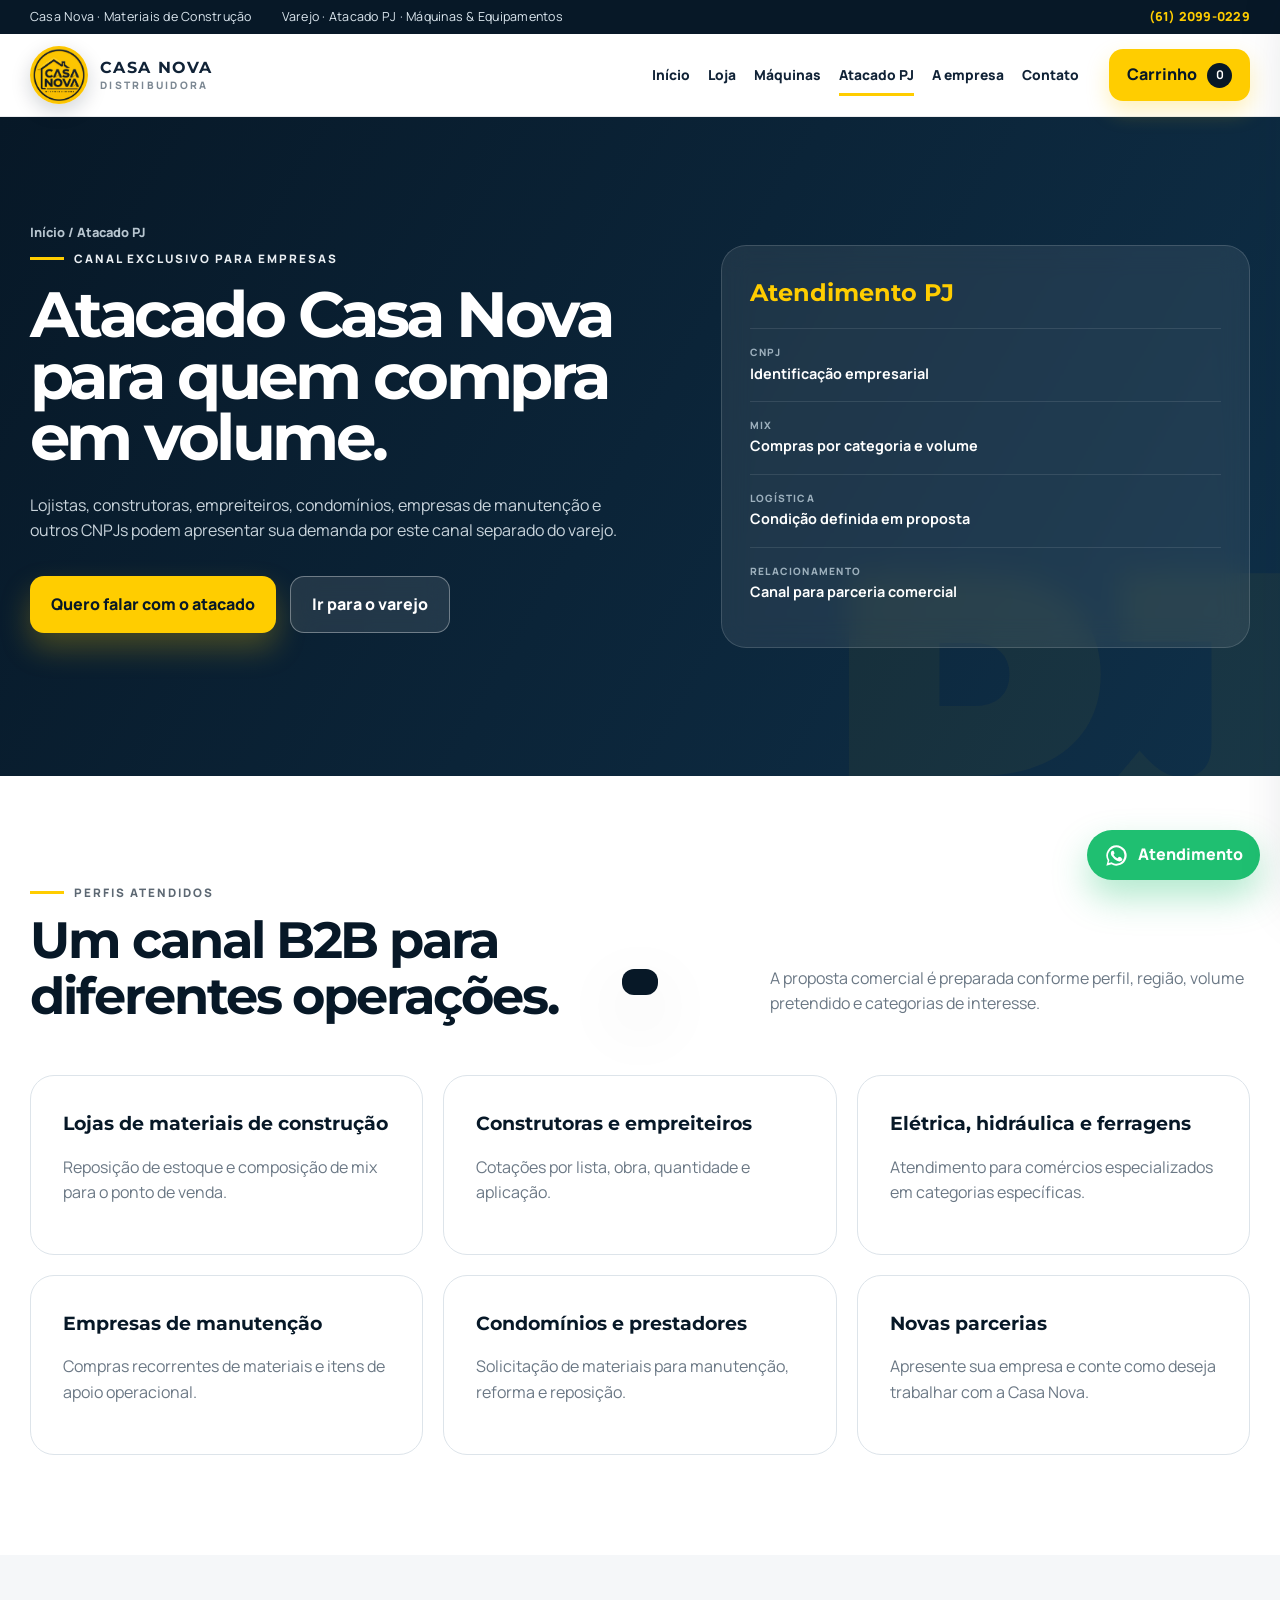
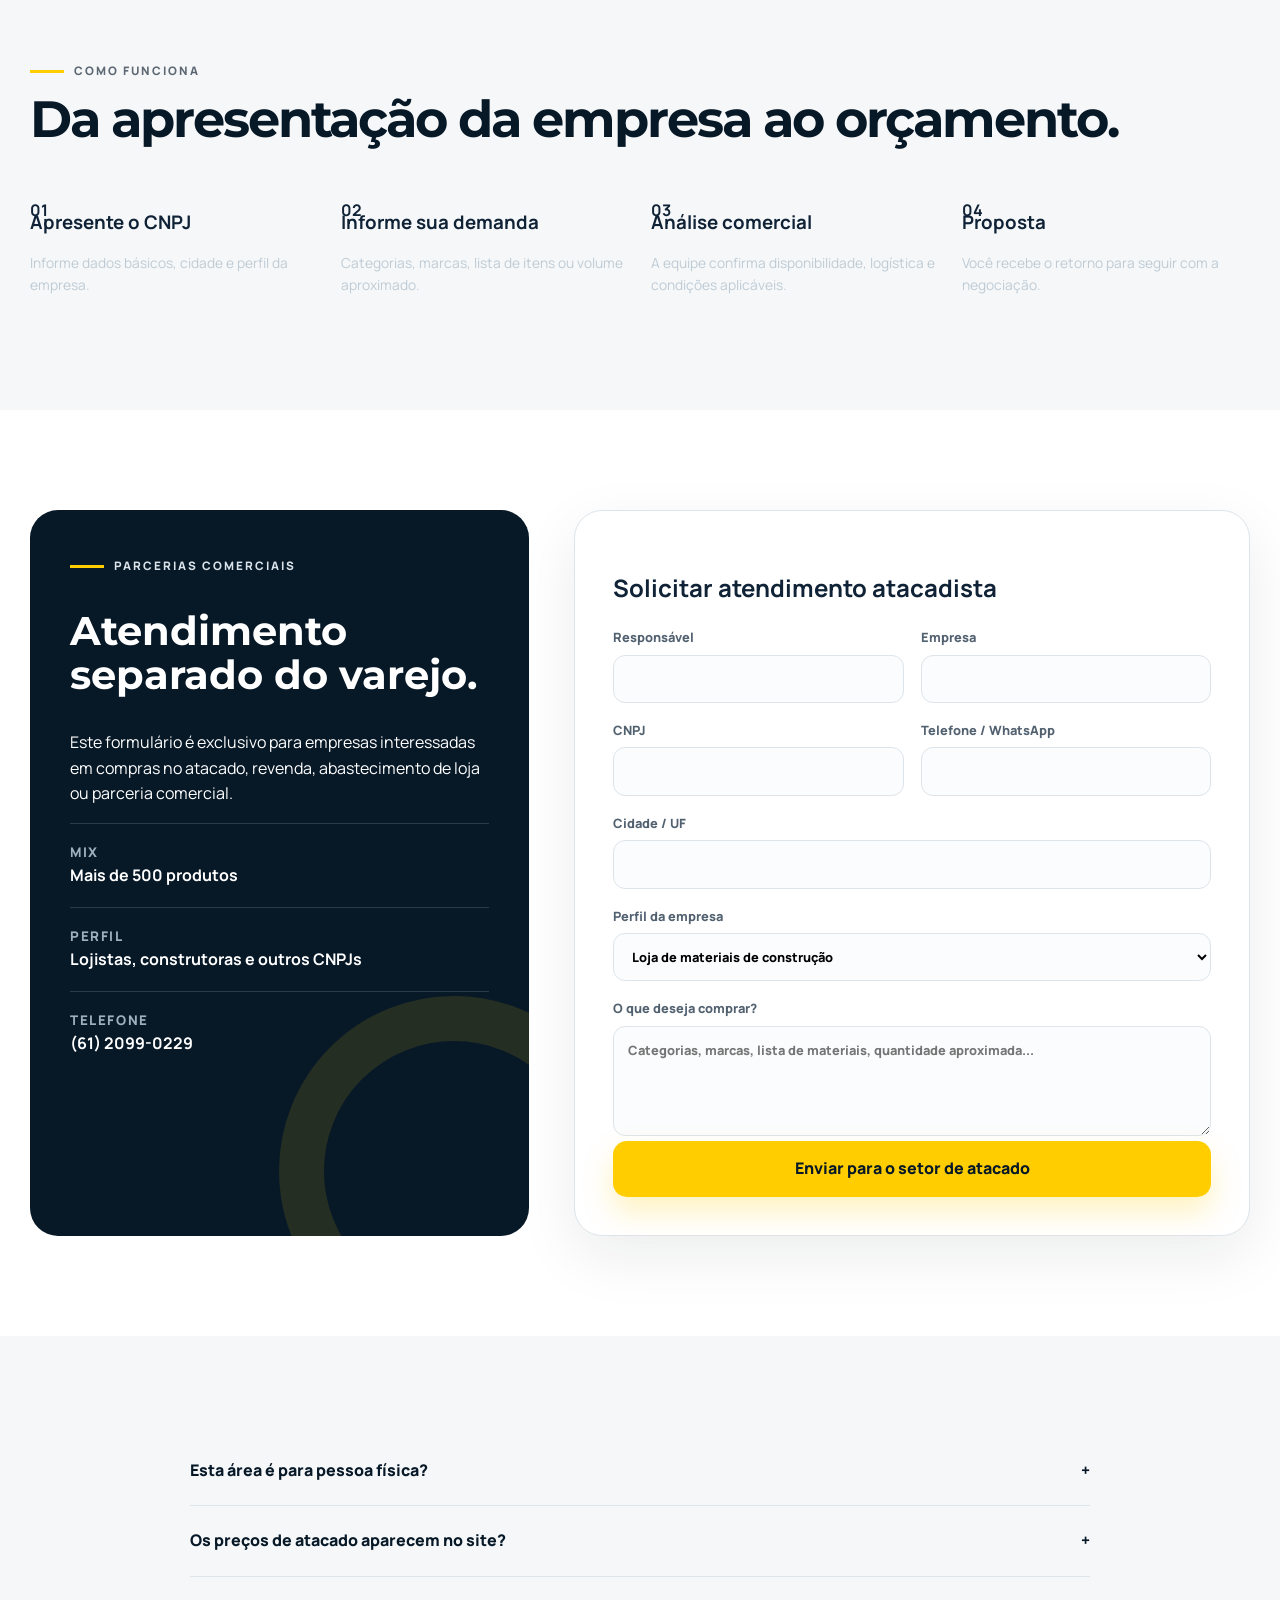
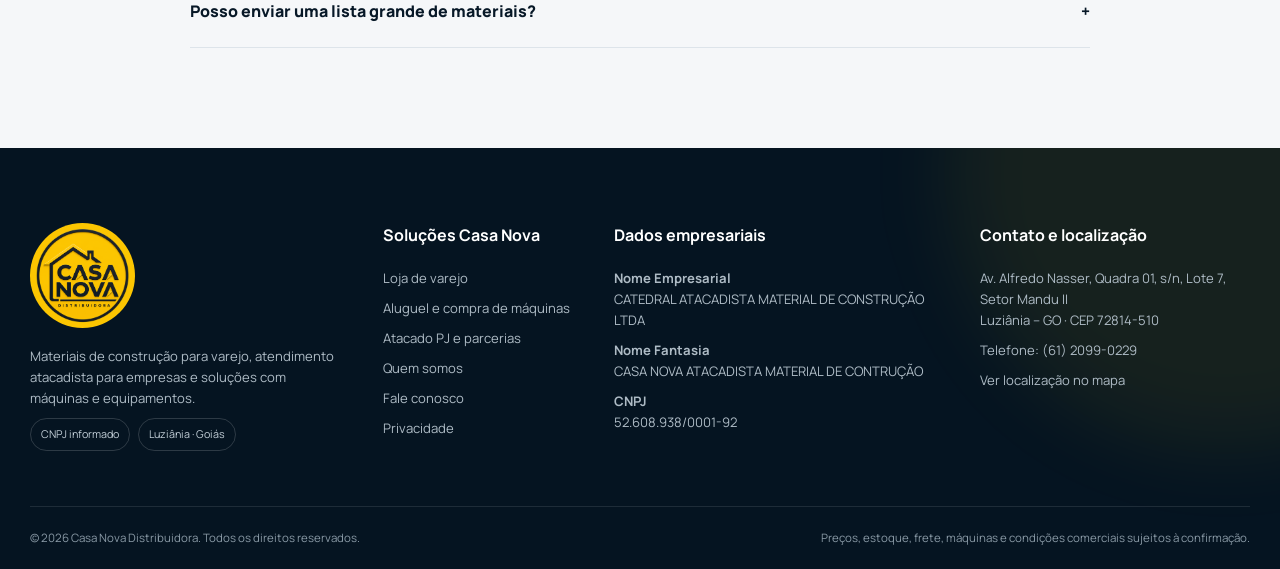
==== atacado.html @ ffa56d6a "Add files via upload" ====
<!doctype html><html lang="pt-BR"><head><meta charset="utf-8"><meta name="viewport" content="width=device-width,initial-scale=1"><meta name="theme-color" content="#ffcd00"><link rel="icon" href="assets/img/favicon.png"><link rel="preconnect" href="https://fonts.googleapis.com"><link rel="preconnect" href="https://fonts.gstatic.com" crossorigin><link href="https://fonts.googleapis.com/css2?family=Manrope:wght@400;500;600;700;800&family=Montserrat:wght@700;800;900&display=swap" rel="stylesheet"><link rel="stylesheet" href="styles.css"><title>Atacado PJ | Casa Nova Distribuidora</title><meta name="description" content="Atendimento atacadista para lojistas, construtoras e empresas. Solicite contato comercial com a Casa Nova."></head><body><div class="topbar"><div class="container topbar__inner"><span>Casa Nova · Materiais de Construção</span><span>Varejo · Atacado PJ · Máquinas & Equipamentos</span><a href="tel:+556120990229">(61) 2099-0229</a></div></div><header class="header">
  <div class="container header__inner">
    <a class="brand" href="index.html" aria-label="Casa Nova Distribuidora - Início"><img src="assets/img/logo-casa-nova.png" alt="Casa Nova Distribuidora"><span><strong>Casa Nova</strong><small>Distribuidora</small></span></a>
    <button class="menu-toggle" id="menuToggle" aria-label="Abrir menu" aria-expanded="false"><i></i><i></i><i></i></button>
    <nav class="nav" id="mainNav" aria-label="Navegação principal">
  <a href="index.html">Início</a>
  <a href="loja.html">Loja</a>
  <a href="maquinas.html">Máquinas</a>
  <a href="atacado.html">Atacado PJ</a>
  <a href="empresa.html">A empresa</a>
  <a href="contato.html">Contato</a>
</nav>
    <button class="header-quote js-open-cart"><span>Carrinho</span><b id="cartCount">0</b></button>
  </div>
</header><main><section class="b2b-hero"><div class="container b2b-hero__grid"><div class="reveal"><div class="breadcrumbs"><a href="index.html">Início</a> / Atacado PJ</div><span class="eyebrow light">Canal exclusivo para empresas</span><h1>Atacado Casa Nova para quem compra em volume.</h1><p>Lojistas, construtoras, empreiteiros, condomínios, empresas de manutenção e outros CNPJs podem apresentar sua demanda por este canal separado do varejo.</p><div class="hero__actions"><a class="btn btn--yellow" href="#cadastro-pj">Quero falar com o atacado</a><a class="btn btn--glass" href="loja.html">Ir para o varejo</a></div></div><div class="b2b-hero__panel reveal delay-1"><strong>Atendimento PJ</strong><div><span>CNPJ</span><b>Identificação empresarial</b></div><div><span>Mix</span><b>Compras por categoria e volume</b></div><div><span>Logística</span><b>Condição definida em proposta</b></div><div><span>Relacionamento</span><b>Canal para parceria comercial</b></div></div></div></section>
<section class="section"><div class="container"><div class="section-head reveal"><div><span class="eyebrow">Perfis atendidos</span><h2>Um canal B2B para diferentes operações.</h2></div><p>A proposta comercial é preparada conforme perfil, região, volume pretendido e categorias de interesse.</p></div><div class="partner-grid"><article class="partner-card reveal"><b>Lojas de materiais de construção</b><p>Reposição de estoque e composição de mix para o ponto de venda.</p></article><article class="partner-card reveal delay-1"><b>Construtoras e empreiteiros</b><p>Cotações por lista, obra, quantidade e aplicação.</p></article><article class="partner-card reveal delay-2"><b>Elétrica, hidráulica e ferragens</b><p>Atendimento para comércios especializados em categorias específicas.</p></article><article class="partner-card reveal"><b>Empresas de manutenção</b><p>Compras recorrentes de materiais e itens de apoio operacional.</p></article><article class="partner-card reveal delay-1"><b>Condomínios e prestadores</b><p>Solicitação de materiais para manutenção, reforma e reposição.</p></article><article class="partner-card reveal delay-2"><b>Novas parcerias</b><p>Apresente sua empresa e conte como deseja trabalhar com a Casa Nova.</p></article></div></div></section>
<section class="section section--soft"><div class="container wholesale-process"><div class="section-head reveal"><div><span class="eyebrow">Como funciona</span><h2>Da apresentação da empresa ao orçamento.</h2></div></div><div class="process"><div class="reveal"><b>01</b><h3>Apresente o CNPJ</h3><p>Informe dados básicos, cidade e perfil da empresa.</p></div><div class="reveal delay-1"><b>02</b><h3>Informe sua demanda</h3><p>Categorias, marcas, lista de itens ou volume aproximado.</p></div><div class="reveal delay-2"><b>03</b><h3>Análise comercial</h3><p>A equipe confirma disponibilidade, logística e condições aplicáveis.</p></div><div class="reveal delay-3"><b>04</b><h3>Proposta</h3><p>Você recebe o retorno para seguir com a negociação.</p></div></div></div></section>
<section class="section" id="cadastro-pj"><div class="container contact-grid"><div class="contact-panel reveal"><span class="eyebrow" style="color:#d9e3e9">Parcerias comerciais</span><h2>Atendimento separado do varejo.</h2><p>Este formulário é exclusivo para empresas interessadas em compras no atacado, revenda, abastecimento de loja ou parceria comercial.</p><div class="contact-item"><small>Mix</small><span>Mais de 500 produtos</span></div><div class="contact-item"><small>Perfil</small><span>Lojistas, construtoras e outros CNPJs</span></div><div class="contact-item"><small>Telefone</small><a href="tel:+556120990229">(61) 2099-0229</a></div></div><form class="form-card reveal delay-1" data-whatsapp data-title="Atacado PJ - Casa Nova"><h2>Solicitar atendimento atacadista</h2><div class="form-grid"><label>Responsável<input required name="Nome"></label><label>Empresa<input required name="Empresa"></label><label>CNPJ<input required name="CNPJ"></label><label>Telefone / WhatsApp<input required name="Telefone"></label><label class="full">Cidade / UF<input required name="Cidade e UF"></label><label class="full">Perfil da empresa<select name="Perfil"><option>Loja de materiais de construção</option><option>Construtora / empreiteiro</option><option>Elétrica / hidráulica / ferragens</option><option>Manutenção / serviços</option><option>Condomínio / administração</option><option>Outro</option></select></label><label class="full">O que deseja comprar?<textarea name="Demanda" rows="4" placeholder="Categorias, marcas, lista de materiais, quantidade aproximada..."></textarea></label></div><button class="btn btn--yellow full">Enviar para o setor de atacado</button></form></div></section>
<section class="section section--soft"><div class="container"><div class="faq"><div class="faq-item"><button class="faq-question">Esta área é para pessoa física?<span>+</span></button><div class="faq-answer"><p>Não. Para compras de varejo, use a página Loja. Esta área é direcionada a empresas e negociações B2B.</p></div></div><div class="faq-item"><button class="faq-question">Os preços de atacado aparecem no site?<span>+</span></button><div class="faq-answer"><p>Não. Valores e condições dependem de produto, volume, disponibilidade, destino e negociação comercial.</p></div></div><div class="faq-item"><button class="faq-question">Posso enviar uma lista grande de materiais?<span>+</span></button><div class="faq-answer"><p>Sim. Informe no formulário que possui uma lista e nossa equipe poderá continuar o atendimento pelo canal comercial.</p></div></div></div></div></section></main><footer class="footer"><div class="footer__shine"></div><div class="container footer__grid"><div class="footer__brand"><img src="assets/img/logo-casa-nova.png" alt="Casa Nova Distribuidora"><p>Materiais de construção para varejo, atendimento atacadista para empresas e soluções com máquinas e equipamentos.</p><div class="footer__badges"><span>CNPJ informado</span><span>Luziânia · Goiás</span></div></div><div><h4>Soluções Casa Nova</h4><a href="loja.html">Loja de varejo</a><a href="maquinas.html">Aluguel e compra de máquinas</a><a href="atacado.html">Atacado PJ e parcerias</a><a href="empresa.html">Quem somos</a><a href="contato.html">Fale conosco</a><a href="politica.html">Privacidade</a></div><div><h4>Dados empresariais</h4><p><strong>Nome Empresarial</strong><br>CATEDRAL ATACADISTA MATERIAL DE CONSTRUÇÃO LTDA</p><p><strong>Nome Fantasia</strong><br>CASA NOVA ATACADISTA MATERIAL DE CONTRUÇÃO</p><p><strong>CNPJ</strong><br>52.608.938/0001-92</p></div><div><h4>Contato e localização</h4><p>Av. Alfredo Nasser, Quadra 01, s/n, Lote 7, Setor Mandu II<br>Luziânia – GO · CEP 72814-510</p><a href="tel:+556120990229">Telefone: (61) 2099-0229</a><a target="_blank" rel="noopener" href="https://www.google.com/maps/search/?api=1&query=Av.+Alfredo+Nasser+Quadra+01+Lote+7+Setor+Mandu+II+Luziania+GO">Ver localização no mapa</a></div></div><div class="container footer__bottom"><span>© 2026 Casa Nova Distribuidora. Todos os direitos reservados.</span><span>Preços, estoque, frete, máquinas e condições comerciais sujeitos à confirmação.</span></div></footer><a class="whatsapp-float" href="https://wa.me/556120990229?text=Ol%C3%A1%2C%20vim%20pelo%20site%20da%20Casa%20Nova%20e%20gostaria%20de%20atendimento." target="_blank" rel="noopener" aria-label="Falar com a Casa Nova"><svg viewBox="0 0 32 32" aria-hidden="true"><path d="M16 3a13 13 0 0 0-11.2 19.6L3 29l6.6-1.7A13 13 0 1 0 16 3Zm0 23.6c-2.1 0-4.1-.6-5.8-1.7l-.4-.2-3.9 1 1-3.8-.3-.4A10.5 10.5 0 1 1 16 26.6Zm5.8-7.9c-.3-.2-1.9-.9-2.2-1s-.5-.2-.8.2-.9 1.1-1.1 1.4-.4.2-.7.1c-2-.8-3.4-2-4.7-4-.4-.6.4-.6 1.1-2 .1-.2.1-.5 0-.7l-1-2.4c-.2-.5-.5-.5-.8-.5h-.7c-.2 0-.6.1-.9.5s-1.2 1.2-1.2 3c0 1.8 1.3 3.5 1.5 3.7.2.2 2.6 4 6.3 5.6 2.4 1 3.3 1.1 4.5.9 1-.2 1.9-.8 2.2-1.6.3-.8.3-1.5.2-1.6-.2-.3-.4-.4-.7-.6Z"/></svg><span>Atendimento</span></a><aside class="cart-drawer" id="cartDrawer" aria-hidden="true"><div class="cart-head"><div><span>Loja Casa Nova</span><h3>Meu carrinho</h3></div><button id="closeCart" aria-label="Fechar">×</button></div><div class="cart-items" id="cartItems"></div><div class="cart-empty" id="cartEmpty"><b>Seu carrinho está vazio</b><p>Adicione produtos da loja para montar seu pedido.</p></div><div class="cart-footer"><div class="cart-info">Os preços não são exibidos nesta versão. Ao finalizar, nossa equipe confirma valores, estoque e entrega.</div><label>Nome<input id="quoteName" placeholder="Seu nome"></label><label>CPF ou CNPJ<input id="quoteDoc" placeholder="Documento para identificação"></label><label>Entrega / observações<textarea id="quoteNotes" rows="3" placeholder="Cidade, bairro, retirada, medidas ou observações"></textarea></label><button class="btn btn--yellow full" id="sendQuote">Finalizar pedido</button><button class="clear" id="clearCart">Limpar carrinho</button></div></aside><div class="backdrop" id="backdrop"></div><div class="product-modal" id="productModal" aria-hidden="true"><div class="product-modal__dialog"><button class="product-modal__close" id="closeProductModal" aria-label="Fechar">×</button><div id="productModalContent"></div></div></div><div class="toast" id="toast"></div><script src="products-data.js"></script><script src="script.js"></script></body></html>
---- styles.css ----
:root{--yellow:#ffcd00;--yellow2:#ffe46b;--navy:#071827;--navy2:#0e2a40;--ink:#102236;--muted:#647383;--bg:#f5f7f9;--white:#fff;--line:#dde4ea;--shadow:0 24px 70px rgba(7,24,39,.14);--radius:24px;--container:min(1220px,calc(100% - 40px))}
*{box-sizing:border-box}html{scroll-behavior:smooth}body{margin:0;font-family:Manrope,Arial,sans-serif;color:var(--ink);background:#fff;line-height:1.6;overflow-x:hidden}button,input,textarea,select{font:inherit}a{color:inherit;text-decoration:none}img{max-width:100%;display:block}.container{width:var(--container);margin:auto}.topbar{background:var(--navy);color:#dce7ef;font-size:.78rem;letter-spacing:.02em}.topbar__inner{min-height:34px;display:flex;align-items:center;gap:30px}.topbar__inner a{margin-left:auto;color:var(--yellow);font-weight:800}.header{position:sticky;top:0;z-index:60;background:rgba(255,255,255,.93);backdrop-filter:blur(18px);border-bottom:1px solid rgba(7,24,39,.08);transition:.25s}.header.scrolled{box-shadow:0 12px 32px rgba(7,24,39,.1)}.header__inner{height:82px;display:flex;align-items:center;gap:30px}.brand{display:flex;align-items:center;gap:12px;min-width:235px}.brand img{width:58px;height:58px;object-fit:cover;border-radius:50%;box-shadow:0 7px 20px rgba(7,24,39,.18)}.brand span{line-height:1}.brand strong{display:block;font-family:Montserrat,sans-serif;text-transform:uppercase;font-size:1.02rem;letter-spacing:.08em}.brand small{color:#7b8792;text-transform:uppercase;letter-spacing:.22em;font-weight:800;font-size:.64rem}.nav{display:flex;align-items:center;gap:26px;margin-left:auto}.nav a{font-size:.9rem;font-weight:800;position:relative}.nav a:after{content:"";position:absolute;left:0;right:100%;bottom:-10px;height:3px;background:var(--yellow);transition:.25s}.nav a:hover:after,.nav a.active:after{right:0}.header-quote{border:0;background:var(--yellow);color:var(--navy);padding:13px 18px;border-radius:14px;font-weight:900;display:flex;align-items:center;gap:10px;cursor:pointer;box-shadow:0 10px 22px rgba(255,205,0,.27);transition:.25s}.header-quote:hover{transform:translateY(-3px);box-shadow:0 16px 30px rgba(255,205,0,.4)}.header-quote b{background:var(--navy);color:white;border-radius:20px;min-width:25px;height:25px;display:grid;place-items:center;font-size:.75rem}.menu-toggle{display:none;border:0;background:none;width:46px;height:46px;padding:10px;cursor:pointer}.menu-toggle i{display:block;height:2px;background:var(--navy);margin:6px 0;transition:.25s}
.hero{position:relative;min-height:690px;overflow:hidden;background:linear-gradient(120deg,#fff9dd 0,#fff 46%,#edf3f7 100%);display:flex;align-items:center}.hero:before{content:"";position:absolute;inset:0;background-image:linear-gradient(rgba(7,24,39,.04) 1px,transparent 1px),linear-gradient(90deg,rgba(7,24,39,.04) 1px,transparent 1px);background-size:38px 38px;mask-image:linear-gradient(to right,#000,transparent 70%)}.hero__orb{position:absolute;border-radius:50%;filter:blur(2px);animation:float 8s ease-in-out infinite}.hero__orb.one{width:480px;height:480px;background:rgba(255,205,0,.24);top:-180px;right:4%}.hero__orb.two{width:220px;height:220px;border:35px solid rgba(7,24,39,.07);bottom:-65px;left:8%;animation-delay:-3s}.hero__grid{position:relative;display:grid;grid-template-columns:1.06fr .94fr;align-items:center;gap:60px;padding:80px 0}.eyebrow{display:inline-flex;align-items:center;gap:10px;text-transform:uppercase;letter-spacing:.17em;font-size:.73rem;font-weight:900;color:#5d6873}.eyebrow:before{content:"";width:34px;height:3px;background:var(--yellow)}.hero h1{font-family:Montserrat,sans-serif;font-size:clamp(3rem,5.2vw,5.5rem);line-height:.98;letter-spacing:-.055em;margin:22px 0 25px;color:var(--navy)}.hero h1 em{font-style:normal;color:transparent;-webkit-text-stroke:2px var(--navy);position:relative}.hero h1 em:after{content:"";position:absolute;left:2%;right:0;bottom:5px;height:16px;background:var(--yellow);z-index:-1;transform:skewX(-13deg)}.hero__copy>p{font-size:1.08rem;color:#536271;max-width:630px}.hero__actions{display:flex;gap:14px;margin:32px 0 38px}.btn{border:0;border-radius:14px;padding:15px 21px;font-weight:900;display:inline-flex;align-items:center;justify-content:center;gap:10px;cursor:pointer;transition:.25s;position:relative;overflow:hidden}.btn:after{content:"";position:absolute;top:-60%;left:-70%;width:45%;height:220%;background:rgba(255,255,255,.45);transform:rotate(24deg);transition:.55s}.btn:hover:after{left:130%}.btn:hover{transform:translateY(-3px)}.btn--navy{background:var(--navy);color:#fff;box-shadow:0 15px 35px rgba(7,24,39,.24)}.btn--yellow{background:var(--yellow);color:var(--navy);box-shadow:0 15px 30px rgba(255,205,0,.25)}.btn--ghost{border:1px solid rgba(7,24,39,.18);background:rgba(255,255,255,.6);color:var(--navy)}.btn--white{background:white;color:var(--navy)}.full{width:100%}.hero__stats{display:grid;grid-template-columns:repeat(3,1fr);max-width:620px;border-top:1px solid rgba(7,24,39,.12);padding-top:25px}.hero__stats div{padding-right:20px}.hero__stats b{font-family:Montserrat,sans-serif;font-size:1.65rem;color:var(--navy);display:block}.hero__stats span{font-size:.78rem;color:#687583}.hero__visual{position:relative;min-height:500px}.hero__logo-wrap{position:absolute;right:0;top:15px;width:min(470px,95%);aspect-ratio:1;border-radius:48%;padding:24px;background:linear-gradient(145deg,#fff,#e9eef2);box-shadow:var(--shadow);animation:breathe 5s ease-in-out infinite}.hero__logo-wrap:before{content:"";position:absolute;inset:-12px;border:1px solid rgba(7,24,39,.1);border-radius:50%;animation:spin 24s linear infinite}.hero__logo-wrap img{width:100%;height:100%;object-fit:cover;border-radius:50%;box-shadow:inset 0 0 0 1px rgba(255,255,255,.4)}.float-card{position:absolute;background:rgba(255,255,255,.94);border:1px solid rgba(7,24,39,.1);padding:15px 17px;border-radius:17px;box-shadow:0 16px 36px rgba(7,24,39,.14);max-width:230px;animation:float 6s ease-in-out infinite}.float-card b{display:block;color:var(--navy)}.float-card small{color:#6f7b86}.float-card.a{left:0;top:100px}.float-card.b{right:-10px;bottom:35px;animation-delay:-2s}.float-card .dot{display:inline-block;width:9px;height:9px;border-radius:50%;background:#20b26b;margin-right:7px;box-shadow:0 0 0 6px rgba(32,178,107,.12);animation:pulse 2s infinite}
.trust-strip{background:var(--navy);color:white;overflow:hidden}.marquee{display:flex;width:max-content;animation:marquee 28s linear infinite}.marquee span{padding:16px 35px;font-weight:800;font-size:.86rem;white-space:nowrap}.marquee span:before{content:"◆";color:var(--yellow);margin-right:14px}.section{padding:100px 0}.section--soft{background:var(--bg)}.section--navy{background:var(--navy);color:white;position:relative;overflow:hidden}.section--navy:before{content:"";position:absolute;width:420px;height:420px;border:70px solid rgba(255,205,0,.08);border-radius:50%;right:-140px;top:-130px}.section-head{display:flex;align-items:end;justify-content:space-between;gap:35px;margin-bottom:42px}.section-head h2,.page-hero h1{font-family:Montserrat,sans-serif;color:var(--navy);font-size:clamp(2.15rem,4vw,3.55rem);line-height:1.08;letter-spacing:-.04em;margin:10px 0}.section-head>p{max-width:480px;color:#6b7885}.section--navy .section-head h2,.section--navy .section-head p{color:white}.about-grid{display:grid;grid-template-columns:.9fr 1.1fr;gap:70px;align-items:center}.about-visual{position:relative;border-radius:28px;min-height:520px;background:linear-gradient(145deg,var(--yellow),#ffe98a);padding:38px;overflow:hidden}.about-visual:before{content:"";position:absolute;width:390px;height:390px;border:55px solid rgba(7,24,39,.1);border-radius:50%;right:-130px;bottom:-150px}.about-visual img{width:285px;border-radius:50%;box-shadow:0 25px 45px rgba(7,24,39,.27)}.about-visual__card{position:absolute;bottom:35px;right:30px;background:var(--navy);color:white;padding:25px;border-radius:20px;max-width:280px}.about-visual__card strong{font-family:Montserrat;font-size:2.2rem;color:var(--yellow);display:block}.about-copy p{color:#667482}.check-list{list-style:none;padding:0;margin:28px 0}.check-list li{margin:14px 0;padding-left:34px;position:relative}.check-list li:before{content:"✓";position:absolute;left:0;top:0;width:22px;height:22px;border-radius:50%;display:grid;place-items:center;background:var(--yellow);color:var(--navy);font-size:.75rem;font-weight:900}.metrics{display:grid;grid-template-columns:repeat(4,1fr);gap:18px;margin-top:45px}.metric{padding:26px;border:1px solid var(--line);border-radius:20px;background:white}.metric strong{font-family:Montserrat;font-size:2rem;color:var(--navy);display:block}.metric span{color:#6d7a87;font-size:.85rem}.category-grid{display:grid;grid-template-columns:repeat(4,1fr);gap:18px}.category-card{position:relative;min-height:270px;border-radius:22px;overflow:hidden;background:white;border:1px solid var(--line);padding:28px;transition:.3s}.category-card:before{content:"";position:absolute;width:150px;height:150px;border-radius:50%;background:var(--yellow);right:-60px;bottom:-70px;transition:.3s}.category-card:hover{transform:translateY(-8px);box-shadow:var(--shadow);border-color:transparent}.category-card:hover:before{transform:scale(1.5)}.category-card img{height:100px;width:130px;object-fit:contain;margin-bottom:20px;position:relative;z-index:1}.category-card h3{margin:0;color:var(--navy);font-size:1.1rem}.category-card p{color:#71808d;font-size:.87rem}.category-card span{font-weight:900;font-size:.78rem;color:var(--navy);position:relative;z-index:1}.toolbar{display:flex;gap:15px;align-items:center;justify-content:space-between;margin:0 0 22px}.search{flex:1;max-width:600px;display:flex;align-items:center;gap:10px;background:#fff;border:1px solid var(--line);border-radius:14px;padding:0 16px}.search input{border:0;outline:0;height:52px;width:100%;background:transparent}.filters{display:flex;gap:9px;flex-wrap:wrap;margin-bottom:30px}.filter-btn{border:1px solid var(--line);background:white;padding:10px 15px;border-radius:999px;font-weight:800;font-size:.8rem;cursor:pointer;transition:.2s}.filter-btn.active,.filter-btn:hover{background:var(--navy);color:white;border-color:var(--navy);transform:translateY(-2px)}.product-grid{display:grid;grid-template-columns:repeat(4,1fr);gap:20px}.product-card{background:white;border:1px solid var(--line);border-radius:22px;overflow:hidden;position:relative;transition:.3s;display:flex;flex-direction:column}.product-card:hover{transform:translateY(-7px);box-shadow:0 25px 50px rgba(7,24,39,.13);border-color:transparent}.product-card__media{height:220px;background:linear-gradient(145deg,#fbfcfd,#eef2f5);overflow:hidden;position:relative;cursor:pointer}.product-card__media img{width:100%;height:100%;object-fit:cover;transition:.5s}.product-card:hover .product-card__media img{transform:scale(1.05)}.product-card__badge{position:absolute;top:13px;left:13px;background:var(--yellow);color:var(--navy);font-size:.68rem;font-weight:900;padding:7px 9px;border-radius:9px}.favorite{position:absolute;top:12px;right:12px;border:0;width:36px;height:36px;border-radius:50%;background:rgba(255,255,255,.9);font-size:1.1rem;cursor:pointer;transition:.2s}.favorite.active{background:var(--navy);color:var(--yellow)}.product-card__body{padding:20px;display:flex;flex-direction:column;flex:1}.product-brand{font-size:.7rem;text-transform:uppercase;letter-spacing:.14em;color:#748290;font-weight:900}.product-card h3{font-size:1rem;line-height:1.35;margin:8px 0;color:var(--navy)}.product-card p{font-size:.82rem;color:#6e7b87;margin:0 0 18px}.product-actions{display:grid;grid-template-columns:1fr auto;gap:9px;margin-top:auto}.product-actions button{border:0;border-radius:11px;padding:11px 12px;font-weight:900;font-size:.78rem;cursor:pointer}.add-cart{background:var(--yellow);color:var(--navy)}.quick-view{background:#edf2f5;color:var(--navy);min-width:44px}.catalog-note{background:#fff7cf;border:1px solid #f3dc73;border-radius:16px;padding:17px 20px;margin-top:28px;color:#685700;font-size:.84rem}.feature-grid{display:grid;grid-template-columns:repeat(4,1fr);gap:20px}.feature-card{background:white;border:1px solid rgba(255,255,255,.14);padding:28px;border-radius:22px;color:var(--ink);position:relative;overflow:hidden}.section--navy .feature-card{background:rgba(255,255,255,.08);color:white}.feature-card:before{content:"";position:absolute;inset:0;background:linear-gradient(120deg,transparent,rgba(255,205,0,.1),transparent);transform:translateX(-120%);animation:shine 6s infinite}.feature-card .icon{width:50px;height:50px;border-radius:16px;background:var(--yellow);color:var(--navy);display:grid;place-items:center;font-size:1.3rem;margin-bottom:20px}.feature-card h3{margin:0 0 10px}.feature-card p{font-size:.86rem;color:#6b7885}.section--navy .feature-card p{color:#c7d1d9}.process{display:grid;grid-template-columns:repeat(4,1fr);gap:22px;counter-reset:step}.process article{position:relative;padding:25px 10px}.process article:before{counter-increment:step;content:"0" counter(step);font-family:Montserrat;font-size:3.8rem;color:rgba(255,205,0,.22);font-weight:900}.process article:not(:last-child):after{content:"";position:absolute;right:-15px;top:62px;width:55px;border-top:2px dashed rgba(255,255,255,.25)}.process h3{margin:-15px 0 8px}.process p{font-size:.86rem;color:#becbd4}.brand-cloud{display:flex;flex-wrap:wrap;justify-content:center;gap:14px}.brand-chip{background:white;border:1px solid var(--line);border-radius:16px;padding:17px 24px;font-family:Montserrat;font-weight:900;color:var(--navy);box-shadow:0 10px 25px rgba(7,24,39,.06);transition:.25s}.brand-chip:hover{transform:translateY(-4px);border-color:var(--yellow)}.cta{background:linear-gradient(115deg,var(--yellow),#ffe682);border-radius:30px;padding:52px;display:grid;grid-template-columns:1fr auto;align-items:center;gap:30px;position:relative;overflow:hidden}.cta:before{content:"";position:absolute;width:240px;height:240px;border:40px solid rgba(7,24,39,.08);border-radius:50%;right:-80px;top:-90px}.cta h2{font-family:Montserrat;font-size:clamp(2rem,4vw,3.5rem);line-height:1.05;color:var(--navy);margin:0 0 12px}.cta p{max-width:680px}.page-hero{padding:85px 0 70px;background:linear-gradient(120deg,#fff9dc,#fff 55%,#edf3f7);position:relative;overflow:hidden}.page-hero:before{content:"";position:absolute;width:350px;height:350px;border:58px solid rgba(255,205,0,.35);border-radius:50%;right:-90px;top:-100px}.page-hero p{max-width:720px;color:#647483}.breadcrumbs{font-size:.8rem;font-weight:800;color:#7a8793}.breadcrumbs a{color:var(--navy)}.split{display:grid;grid-template-columns:1fr 1fr;gap:65px;align-items:center}.legal-card{background:white;border:1px solid var(--line);border-radius:24px;padding:34px;box-shadow:0 20px 50px rgba(7,24,39,.08)}.legal-row{padding:16px 0;border-bottom:1px solid var(--line)}.legal-row:last-child{border:0}.legal-row small{display:block;text-transform:uppercase;letter-spacing:.12em;font-weight:900;color:#85919b}.legal-row b{display:block;color:var(--navy);margin-top:4px}.timeline{position:relative;padding-left:35px}.timeline:before{content:"";position:absolute;left:7px;top:8px;bottom:8px;width:2px;background:var(--yellow)}.timeline article{position:relative;margin-bottom:32px}.timeline article:before{content:"";position:absolute;left:-35px;top:7px;width:16px;height:16px;border-radius:50%;background:var(--yellow);box-shadow:0 0 0 7px rgba(255,205,0,.18)}.timeline h3{margin:0}.timeline p{color:#6b7885}.partner-grid{display:grid;grid-template-columns:repeat(3,1fr);gap:20px}.partner-card{padding:32px;border:1px solid var(--line);border-radius:24px;background:white;transition:.3s}.partner-card:hover{box-shadow:var(--shadow);transform:translateY(-6px)}.partner-card b{display:block;font-family:Montserrat;font-size:1.2rem;color:var(--navy)}.partner-card p{color:#6b7885}.contact-grid{display:grid;grid-template-columns:.85fr 1.15fr;gap:45px}.contact-panel{background:var(--navy);color:white;border-radius:28px;padding:40px;position:relative;overflow:hidden}.contact-panel:before{content:"";position:absolute;width:260px;height:260px;border:45px solid rgba(255,205,0,.12);border-radius:50%;right:-100px;bottom:-110px}.contact-panel h2{font-family:Montserrat;font-size:2.5rem;line-height:1.1}.contact-item{border-top:1px solid rgba(255,255,255,.15);padding:18px 0;position:relative;z-index:1}.contact-item small{display:block;color:#9fb0bd;text-transform:uppercase;letter-spacing:.12em;font-weight:900}.contact-item a,.contact-item span{font-weight:700}.form-card{background:white;border:1px solid var(--line);border-radius:28px;padding:38px;box-shadow:0 20px 60px rgba(7,24,39,.08)}.form-grid{display:grid;grid-template-columns:1fr 1fr;gap:17px}.form-grid .full{grid-column:1/-1}label{display:block;font-size:.8rem;font-weight:900;color:#526170}input,textarea,select{width:100%;margin-top:7px;border:1px solid var(--line);border-radius:12px;padding:13px 14px;outline:none;background:#fbfcfd;transition:.2s}input:focus,textarea:focus,select:focus{border-color:var(--yellow);box-shadow:0 0 0 4px rgba(255,205,0,.14);background:white}.faq{max-width:900px;margin:auto}.faq-item{border-bottom:1px solid var(--line)}.faq-question{width:100%;text-align:left;background:none;border:0;padding:22px 0;font-weight:900;color:var(--navy);display:flex;justify-content:space-between;cursor:pointer}.faq-answer{max-height:0;overflow:hidden;transition:.35s;color:#6b7885}.faq-item.open .faq-answer{max-height:200px;padding-bottom:22px}.faq-question span{transition:.3s}.faq-item.open .faq-question span{transform:rotate(45deg)}
.footer{background:#051421;color:#c4d0d9;padding-top:75px;position:relative;overflow:hidden}.footer__shine{position:absolute;width:550px;height:550px;border-radius:50%;background:rgba(255,205,0,.07);filter:blur(40px);right:-220px;top:-250px}.footer__grid{display:grid;grid-template-columns:1.15fr .7fr 1.2fr 1fr;gap:42px;position:relative}.footer h4{color:white;margin:0 0 20px}.footer a,.footer p{display:block;font-size:.82rem;color:#aebbc5;margin:9px 0}.footer a:hover{color:var(--yellow)}.footer__brand img{width:105px;height:105px;object-fit:cover;border-radius:50%;margin-bottom:18px}.footer__badges{display:flex;gap:8px;flex-wrap:wrap}.footer__badges span{border:1px solid rgba(255,255,255,.16);padding:7px 10px;border-radius:999px;font-size:.67rem}.footer__bottom{border-top:1px solid rgba(255,255,255,.1);margin-top:55px;padding:22px 0;display:flex;justify-content:space-between;gap:20px;font-size:.72rem;color:#8999a5}.whatsapp-float{position:fixed;right:20px;bottom:20px;z-index:75;background:#1fbf71;color:#fff;border-radius:999px;padding:12px 17px;display:flex;align-items:center;gap:9px;font-weight:900;box-shadow:0 17px 35px rgba(31,191,113,.35);animation:pulseFloat 2.4s infinite}.whatsapp-float svg{width:25px;height:25px;fill:#fff}.cart-drawer{position:fixed;z-index:90;top:0;right:0;width:min(430px,100%);height:100vh;background:white;transform:translateX(110%);transition:.35s;box-shadow:-20px 0 60px rgba(7,24,39,.2);display:flex;flex-direction:column}.cart-drawer.open{transform:none}.cart-head{padding:23px;display:flex;justify-content:space-between;border-bottom:1px solid var(--line)}.cart-head span{font-size:.7rem;text-transform:uppercase;letter-spacing:.13em;color:#778490;font-weight:900}.cart-head h3{margin:2px 0;color:var(--navy)}.cart-head button,.product-modal__close{border:0;background:#eef2f5;width:42px;height:42px;border-radius:50%;font-size:1.5rem;cursor:pointer}.cart-items{padding:15px 22px;overflow:auto;flex:1}.cart-item{display:grid;grid-template-columns:65px 1fr auto;gap:12px;padding:14px 0;border-bottom:1px solid var(--line);align-items:center}.cart-item img{width:65px;height:55px;object-fit:cover;border-radius:10px}.cart-item b{font-size:.82rem;display:block;color:var(--navy)}.cart-item small{color:#7b8792}.cart-item button{border:0;background:none;color:#a74646;cursor:pointer}.cart-empty{padding:50px 30px;text-align:center;color:#7a8793}.cart-empty b{color:var(--navy)}.cart-footer{padding:20px;border-top:1px solid var(--line);background:#f8fafb;max-height:52vh;overflow:auto}.cart-footer label{margin-bottom:11px}.cart-footer input,.cart-footer textarea{padding:10px 12px}.clear{width:100%;background:none;border:0;color:#8b4d4d;margin-top:10px;cursor:pointer}.backdrop{position:fixed;inset:0;background:rgba(4,16,27,.58);z-index:80;opacity:0;visibility:hidden;transition:.3s}.backdrop.open{opacity:1;visibility:visible}.product-modal{position:fixed;inset:0;z-index:100;display:grid;place-items:center;padding:20px;opacity:0;visibility:hidden;transition:.25s}.product-modal.open{opacity:1;visibility:visible}.product-modal:before{content:"";position:absolute;inset:0;background:rgba(4,16,27,.66);backdrop-filter:blur(6px)}.product-modal__dialog{position:relative;width:min(900px,100%);max-height:90vh;overflow:auto;background:white;border-radius:26px;box-shadow:var(--shadow);z-index:1}.product-modal__close{position:absolute;right:16px;top:16px;z-index:2}.modal-product{display:grid;grid-template-columns:.9fr 1.1fr}.modal-product__media{background:#f0f4f7;min-height:470px}.modal-product__media img{width:100%;height:100%;object-fit:cover}.modal-product__content{padding:45px}.modal-product__content h2{font-family:Montserrat;font-size:2rem;line-height:1.1;color:var(--navy)}.tabs{display:flex;border-bottom:1px solid var(--line);margin:25px 0 18px}.tab{border:0;background:none;padding:12px 12px 12px 0;margin-right:18px;font-weight:900;color:#7b8792;cursor:pointer;position:relative}.tab.active{color:var(--navy)}.tab.active:after{content:"";position:absolute;left:0;right:0;bottom:-1px;height:3px;background:var(--yellow)}.tab-pane{display:none;color:#64717d;font-size:.9rem}.tab-pane.active{display:block;animation:fade .25s}.toast{position:fixed;left:50%;bottom:25px;z-index:120;transform:translate(-50%,120px);background:var(--navy);color:white;padding:13px 18px;border-radius:12px;box-shadow:var(--shadow);transition:.35s;font-weight:800;font-size:.82rem}.toast.show{transform:translate(-50%,0)}.reveal{opacity:0;transform:translateY(24px);transition:.7s}.reveal.visible{opacity:1;transform:none}.delay-1{transition-delay:.1s}.delay-2{transition-delay:.2s}.delay-3{transition-delay:.3s}.no-results{grid-column:1/-1;text-align:center;padding:65px 20px;color:#74818d;background:white;border-radius:20px}.policy{max-width:850px;margin:auto}.policy h2{color:var(--navy);font-family:Montserrat}.policy p,.policy li{color:#667482}
@keyframes float{50%{transform:translateY(-18px) rotate(1deg)}}@keyframes breathe{50%{transform:scale(1.025)}}@keyframes spin{to{transform:rotate(360deg)}}@keyframes pulse{50%{box-shadow:0 0 0 11px rgba(32,178,107,0)}}@keyframes pulseFloat{50%{transform:translateY(-5px);box-shadow:0 22px 45px rgba(31,191,113,.5)}}@keyframes marquee{to{transform:translateX(-50%)}}@keyframes shine{0%,45%{transform:translateX(-120%)}70%,100%{transform:translateX(120%)}}@keyframes fade{from{opacity:0;transform:translateY(5px)}to{opacity:1;transform:none}}
@media(max-width:1040px){.nav{gap:16px}.header-quote span{display:none}.product-grid{grid-template-columns:repeat(3,1fr)}.category-grid,.feature-grid{grid-template-columns:repeat(2,1fr)}.footer__grid{grid-template-columns:1fr 1fr}.hero__grid{gap:25px}.hero__logo-wrap{width:400px}.partner-grid{grid-template-columns:repeat(2,1fr)}}
@media(max-width:820px){:root{--container:min(100% - 28px,1220px)}.topbar__inner span:nth-child(2){display:none}.topbar__inner{gap:12px}.header__inner{height:72px}.brand{min-width:0}.brand img{width:48px;height:48px}.brand span{display:none}.menu-toggle{display:block;margin-left:auto}.nav{position:absolute;left:14px;right:14px;top:78px;display:flex;flex-direction:column;align-items:stretch;background:white;border:1px solid var(--line);border-radius:18px;padding:15px;box-shadow:var(--shadow);opacity:0;visibility:hidden;transform:translateY(-10px);transition:.25s}.nav.open{opacity:1;visibility:visible;transform:none}.nav a{padding:11px}.header-quote{padding:11px}.hero{min-height:auto}.hero__grid{grid-template-columns:1fr;padding:65px 0 80px}.hero__visual{min-height:440px}.hero__logo-wrap{right:50%;transform:translateX(50%);width:360px;animation:none}.float-card.a{left:0;top:65px}.float-card.b{right:0;bottom:10px}.hero__stats{grid-template-columns:repeat(3,1fr)}.about-grid,.split,.contact-grid{grid-template-columns:1fr}.product-grid{grid-template-columns:repeat(2,1fr)}.metrics{grid-template-columns:repeat(2,1fr)}.process{grid-template-columns:repeat(2,1fr)}.process article:after{display:none}.cta{grid-template-columns:1fr;padding:38px}.modal-product{grid-template-columns:1fr}.modal-product__media{min-height:300px}.modal-product__content{padding:30px}.footer__bottom{flex-direction:column}.section{padding:78px 0}.section-head{align-items:start;flex-direction:column}.about-visual{min-height:440px}}
@media(max-width:560px){.topbar__inner span{font-size:.68rem}.topbar__inner a{font-size:.7rem}.hero h1{font-size:2.75rem}.hero__actions{flex-direction:column;align-items:stretch}.hero__stats{gap:10px}.hero__stats b{font-size:1.2rem}.hero__stats span{font-size:.66rem}.hero__visual{min-height:370px}.hero__logo-wrap{width:300px}.float-card{font-size:.75rem;max-width:185px}.float-card.a{top:40px}.float-card.b{bottom:0}.category-grid,.feature-grid,.product-grid,.partner-grid{grid-template-columns:1fr}.product-card__media{height:245px}.toolbar{align-items:stretch;flex-direction:column}.metrics,.process{grid-template-columns:1fr}.footer__grid{grid-template-columns:1fr}.form-grid{grid-template-columns:1fr}.form-grid .full{grid-column:auto}.about-visual{min-height:390px;padding:25px}.about-visual img{width:235px}.about-visual__card{left:25px;right:25px;bottom:20px}.whatsapp-float span{display:none}.whatsapp-float{padding:13px}.cta{padding:30px 24px}.page-hero{padding:65px 0}.section{padding:65px 0}}
@media(prefers-reduced-motion:reduce){*{animation:none!important;transition:none!important;scroll-behavior:auto!important}.reveal{opacity:1;transform:none}}


/* ===== Máquinas & Equipamentos ===== */
.nav{gap:18px}.nav a{font-size:.86rem}.machines-hero{position:relative;min-height:720px;display:flex;align-items:center;overflow:hidden;background:var(--navy);color:white}.machines-hero__media{position:absolute;inset:0}.machines-hero__media img{width:100%;height:100%;object-fit:cover;object-position:center 48%;transform:scale(1.02);animation:machineHeroZoom 16s ease-in-out infinite alternate}.machines-hero__shade{position:absolute;inset:0;background:linear-gradient(90deg,rgba(7,24,39,.94) 0%,rgba(7,24,39,.82) 39%,rgba(7,24,39,.35) 67%,rgba(7,24,39,.16) 100%),linear-gradient(0deg,rgba(7,24,39,.55),transparent 55%)}.machines-hero__content{position:relative;z-index:2;padding:110px 0;max-width:760px}.machines-hero h1{font-family:Montserrat,sans-serif;font-size:clamp(3.3rem,6.2vw,6.5rem);line-height:.95;letter-spacing:-.055em;margin:22px 0 26px}.machines-hero h1 em{font-style:normal;color:var(--yellow)}.machines-hero p{max-width:700px;color:#e6edf2;font-size:1.08rem}.eyebrow.light{color:#e9eef2}.btn--glass{border:1px solid rgba(255,255,255,.35);background:rgba(255,255,255,.1);backdrop-filter:blur(12px);color:white}.machine-hero-points{display:flex;gap:12px;flex-wrap:wrap;margin-top:28px}.machine-hero-points span{border:1px solid rgba(255,255,255,.22);background:rgba(7,24,39,.3);backdrop-filter:blur(10px);padding:9px 13px;border-radius:999px;font-size:.78rem;font-weight:800}.machine-grid{display:grid;grid-template-columns:repeat(3,1fr);gap:22px}.machine-card{background:white;border:1px solid var(--line);border-radius:26px;overflow:hidden;box-shadow:0 15px 45px rgba(7,24,39,.08);transition:.35s}.machine-card:hover{transform:translateY(-8px);box-shadow:0 28px 70px rgba(7,24,39,.17)}.machine-card__media{height:320px;position:relative;overflow:hidden;background:#dfe5e8}.machine-card__media:after{content:"";position:absolute;inset:auto 0 0;height:45%;background:linear-gradient(transparent,rgba(7,24,39,.38))}.machine-card__media img{width:100%;height:100%;object-fit:cover;transition:transform .7s}.machine-card:hover .machine-card__media img{transform:scale(1.055)}.machine-tag{position:absolute;left:18px;top:18px;z-index:2;background:var(--yellow);color:var(--navy);padding:7px 12px;border-radius:999px;font-size:.72rem;font-weight:900;text-transform:uppercase;letter-spacing:.06em}.machine-card__body{padding:25px}.machine-card__body h3{font-family:Montserrat;margin:0 0 10px;color:var(--navy);font-size:1.38rem}.machine-card__body>p{color:#667482}.machine-card__body ul{list-style:none;padding:0;margin:20px 0 24px}.machine-card__body li{padding:8px 0 8px 25px;border-bottom:1px solid #eef2f5;position:relative;font-size:.86rem;color:#536271}.machine-card__body li:before{content:"✓";position:absolute;left:0;color:#138856;font-weight:900}.machine-card__actions{display:grid;grid-template-columns:1fr 1fr;gap:10px}.machine-card__actions .btn{padding:13px 10px;font-size:.78rem}.mode-grid{display:grid;grid-template-columns:repeat(3,1fr);gap:20px}.mode-card{border:1px solid var(--line);border-radius:24px;padding:31px;background:white;min-height:330px;display:flex;flex-direction:column;transition:.3s}.mode-card:hover{transform:translateY(-6px);box-shadow:var(--shadow)}.mode-card.featured{background:var(--navy);color:white;border-color:var(--navy)}.mode-icon{width:54px;height:54px;border-radius:16px;background:var(--yellow);color:var(--navy);display:grid;place-items:center;font-size:1.5rem;font-weight:900;margin-bottom:22px}.mode-card>span{font-size:.72rem;text-transform:uppercase;letter-spacing:.14em;font-weight:900;color:#7a8792}.mode-card.featured>span{color:#b8c5ce}.mode-card h3{font-family:Montserrat;font-size:1.35rem;line-height:1.2;color:var(--navy)}.mode-card.featured h3{color:white}.mode-card p{color:#697785;flex:1}.mode-card.featured p{color:#c8d2d9}.text-button{border:0;background:none;padding:0;color:var(--navy);font-weight:900;cursor:pointer;text-align:left}.mode-card.featured .text-button{color:var(--yellow)}.machine-process{background:var(--navy);color:white;position:relative;overflow:hidden}.machine-process:before{content:"";position:absolute;width:500px;height:500px;border:90px solid rgba(255,205,0,.07);border-radius:50%;right:-180px;top:-180px}.machine-process .section-head h2,.machine-process .section-head p{color:white}.machine-steps{display:grid;grid-template-columns:repeat(4,1fr);gap:18px;position:relative}.machine-steps article{padding:28px;border-radius:22px;background:rgba(255,255,255,.07);border:1px solid rgba(255,255,255,.12);backdrop-filter:blur(8px)}.machine-steps b{font-family:Montserrat;font-size:2rem;color:var(--yellow)}.machine-steps h3{font-family:Montserrat;margin:9px 0}.machine-steps p{color:#c3cfd7;font-size:.9rem}.machine-form-grid{display:grid;grid-template-columns:.85fr 1.15fr;gap:65px;align-items:start}.machine-form-copy h2{font-family:Montserrat;font-size:clamp(2.4rem,4vw,4rem);line-height:1.05;color:var(--navy);margin:16px 0}.machine-form-copy>p{color:#667482}.machine-summary{display:grid;gap:12px;margin-top:28px}.machine-summary div{padding:17px 18px;background:white;border:1px solid var(--line);border-radius:16px}.machine-summary strong{display:block;color:var(--navy)}.machine-summary span{font-size:.82rem;color:#71808d}.machine-form{background:white;border:1px solid var(--line);border-radius:26px;padding:30px;box-shadow:0 24px 70px rgba(7,24,39,.08)}.form-note{display:block;margin-top:12px;color:#7b8792;text-align:center}.machine-home{background:linear-gradient(180deg,#fff,#f7f9fa)}.machine-showcase{display:grid;grid-template-columns:1.18fr .82fr;gap:20px}.machine-feature{min-height:610px;border-radius:28px;overflow:hidden;position:relative;background:var(--navy)}.machine-feature>img{width:100%;height:100%;object-fit:cover;position:absolute;inset:0;transition:transform .9s}.machine-feature:hover>img{transform:scale(1.045)}.machine-feature:after{content:"";position:absolute;inset:0;background:linear-gradient(0deg,rgba(7,24,39,.95),rgba(7,24,39,.04) 68%)}.machine-feature__overlay{position:absolute;z-index:2;left:35px;right:35px;bottom:35px;color:white}.machine-feature__overlay>span,.machine-mini span{color:var(--yellow);font-size:.72rem;text-transform:uppercase;letter-spacing:.15em;font-weight:900}.machine-feature__overlay h3{font-family:Montserrat;font-size:2.2rem;margin:4px 0}.machine-feature__overlay p{max-width:620px;color:#e3ebf0}.machine-side{display:grid;grid-template-rows:1fr 1fr;gap:20px}.machine-mini{border-radius:26px;overflow:hidden;position:relative;min-height:295px;background:var(--navy)}.machine-mini>img{position:absolute;inset:0;width:100%;height:100%;object-fit:cover;transition:transform .8s}.machine-mini:hover>img{transform:scale(1.05)}.machine-mini:after{content:"";position:absolute;inset:0;background:linear-gradient(0deg,rgba(7,24,39,.94),rgba(7,24,39,.08) 70%)}.machine-mini>div{position:absolute;z-index:2;left:25px;right:25px;bottom:23px;color:white}.machine-mini h3{font-family:Montserrat;font-size:1.35rem;margin:3px 0}.machine-mini p{font-size:.83rem;margin:4px 0;color:#e0e8ed}.machine-mini a{font-size:.8rem;font-weight:900;color:var(--yellow)}.machine-benefits{margin-top:20px;border:1px solid var(--line);border-radius:22px;background:white;padding:18px;display:grid;grid-template-columns:1fr 1fr 1fr auto;gap:18px;align-items:center}.machine-benefits div{padding:4px 8px}.machine-benefits b{display:block;color:var(--navy)}.machine-benefits span{display:block;font-size:.78rem;color:#6b7885}.machine-benefits .btn{white-space:nowrap}@keyframes machineHeroZoom{from{transform:scale(1.02)}to{transform:scale(1.085)}}
@media(max-width:1040px){.machine-grid{grid-template-columns:1fr 1fr}.machine-grid .machine-card:last-child{grid-column:1/-1;max-width:590px;margin:auto}.machine-showcase{grid-template-columns:1fr}.machine-feature{min-height:520px}.machine-side{grid-template-columns:1fr 1fr;grid-template-rows:auto}.machine-benefits{grid-template-columns:1fr 1fr}.machine-benefits .btn{grid-column:1/-1}.machine-form-grid{gap:35px}.machine-steps{grid-template-columns:1fr 1fr}}
@media(max-width:820px){.machines-hero{min-height:650px}.machines-hero__shade{background:linear-gradient(0deg,rgba(7,24,39,.95),rgba(7,24,39,.55))}.machines-hero__content{padding:95px 0}.machines-hero h1{font-size:3.5rem}.machine-grid,.mode-grid,.machine-form-grid{grid-template-columns:1fr}.machine-grid .machine-card:last-child{grid-column:auto;max-width:none}.machine-card__media{height:360px}.machine-side{grid-template-columns:1fr}.machine-benefits{grid-template-columns:1fr}.machine-benefits .btn{grid-column:auto}.machine-steps{grid-template-columns:1fr 1fr}.machine-form-copy{position:relative}}
@media(max-width:560px){.machines-hero h1{font-size:2.9rem}.machine-hero-points{gap:7px}.machine-feature{min-height:500px}.machine-feature__overlay{left:23px;right:23px;bottom:23px}.machine-feature__overlay h3{font-size:1.7rem}.machine-card__media{height:300px}.machine-card__actions{grid-template-columns:1fr}.machine-steps{grid-template-columns:1fr}.machine-form{padding:20px}.machine-home .section-head{margin-bottom:25px}}

/* ===== Estrutura comercial V3: Varejo, Máquinas e Atacado PJ ===== */
.home-hero{position:relative;overflow:hidden;background:radial-gradient(circle at 80% 18%,rgba(255,205,0,.28),transparent 30%),linear-gradient(135deg,#fff8d6 0,#fff 42%,#eef3f6 100%);min-height:760px;display:flex;align-items:center}.home-hero:before{content:"";position:absolute;inset:0;background-image:linear-gradient(rgba(7,24,39,.035) 1px,transparent 1px),linear-gradient(90deg,rgba(7,24,39,.035) 1px,transparent 1px);background-size:42px 42px;mask-image:linear-gradient(90deg,#000,transparent 72%)}.home-hero__glow{position:absolute;width:520px;height:520px;border-radius:50%;background:rgba(255,205,0,.12);right:-120px;bottom:-210px;filter:blur(2px);animation:breathe 6s ease-in-out infinite}.home-hero__grid{position:relative;display:grid;grid-template-columns:1.02fr .98fr;gap:60px;align-items:center;padding:86px 0}.home-hero__copy h1{font-family:Montserrat,sans-serif;font-size:clamp(3.4rem,5.9vw,6.2rem);line-height:.94;letter-spacing:-.062em;color:var(--navy);margin:20px 0 26px}.home-hero__copy h1 em{font-style:normal;position:relative;z-index:1}.home-hero__copy h1 em:after{content:"";position:absolute;left:0;right:0;bottom:3px;height:17px;background:var(--yellow);z-index:-1;transform:skewX(-10deg)}.home-hero__copy>p{max-width:690px;color:#566676;font-size:1.08rem}.home-proof{display:grid;grid-template-columns:repeat(3,1fr);gap:16px;margin-top:36px;padding-top:25px;border-top:1px solid rgba(7,24,39,.12)}.home-proof b{display:block;font-family:Montserrat;font-size:1.55rem;color:var(--navy)}.home-proof span{font-size:.78rem;color:#74818d}.home-hero__visual{position:relative;min-height:570px}.hero-brand-card{position:absolute;right:62px;top:0;width:360px;padding:22px;border-radius:32px;background:white;box-shadow:0 28px 80px rgba(7,24,39,.16);z-index:2}.hero-brand-card img{width:100%;aspect-ratio:1;object-fit:cover;border-radius:27px}.hero-brand-card span{display:block;text-align:center;margin-top:12px;font-size:.78rem;color:#71808d;font-weight:800}.hero-tile{position:absolute;display:flex;gap:15px;align-items:center;border-radius:22px;padding:16px;background:rgba(255,255,255,.96);border:1px solid rgba(7,24,39,.08);box-shadow:0 20px 55px rgba(7,24,39,.15);transition:.35s;z-index:3}.hero-tile:hover{transform:translateY(-7px) rotate(-1deg);box-shadow:0 30px 75px rgba(7,24,39,.22)}.hero-tile img{width:100px;height:92px;object-fit:cover;border-radius:15px;background:#f5f7f8}.hero-tile--store{left:0;bottom:70px;width:330px}.hero-tile--store img{object-fit:contain;padding:8px;background:#fff5c0}.hero-tile--machine{right:0;bottom:0;width:350px}.hero-tile small{display:block;text-transform:uppercase;letter-spacing:.14em;font-weight:900;color:#788591;font-size:.63rem}.hero-tile strong{display:block;color:var(--navy);font-size:.98rem;line-height:1.2;margin:4px 0}.hero-tile span{font-size:.72rem;font-weight:900;color:#5d6b77}.business-hub{padding:92px 0;background:var(--navy);color:white;position:relative;overflow:hidden}.business-hub:before{content:"";position:absolute;width:520px;height:520px;border:90px solid rgba(255,205,0,.06);border-radius:50%;right:-190px;top:-220px}.hub-intro{max-width:780px;margin-bottom:42px}.hub-intro .eyebrow{color:#d7e0e7}.hub-intro h2{font-family:Montserrat;font-size:clamp(2.4rem,4.2vw,4rem);line-height:1.02;letter-spacing:-.045em;margin:13px 0}.hub-intro p{color:#bdc9d2}.business-grid{display:grid;grid-template-columns:repeat(3,1fr);gap:20px;position:relative}.business-card{min-height:430px;border-radius:28px;padding:28px;background:white;color:var(--ink);display:flex;flex-direction:column;transition:.38s;overflow:hidden;position:relative}.business-card:hover{transform:translateY(-10px)}.business-card>span{margin-top:24px;text-transform:uppercase;letter-spacing:.14em;font-size:.68rem;font-weight:900;color:#778590}.business-card h3{font-family:Montserrat;font-size:1.8rem;line-height:1.1;margin:8px 0;color:var(--navy)}.business-card p{color:#647482}.business-card>strong{margin-top:auto;font-size:.82rem;color:var(--navy)}.business-card>strong i{font-style:normal;display:inline-block;transition:.25s}.business-card:hover>strong i{transform:translateX(7px)}.business-card__icon{height:150px;border-radius:20px;background:#fff4b5;display:grid;place-items:center}.business-card__icon img{width:150px;height:120px;object-fit:contain}.business-card__icon--dark{background:var(--navy);color:var(--yellow);font-family:Montserrat;font-size:3.2rem}.business-card__photo{height:150px;border-radius:20px;overflow:hidden}.business-card__photo img{width:100%;height:100%;object-fit:cover;transition:.7s}.business-card:hover .business-card__photo img{transform:scale(1.06)}.business-card--b2b{background:linear-gradient(150deg,#fff,#f0f4f7)}.machine-split{background:#fff}.machine-split__grid{display:grid;grid-template-columns:1.05fr .95fr;gap:60px;align-items:center}.machine-split__image{position:relative;border-radius:30px;overflow:hidden;min-height:520px;box-shadow:var(--shadow)}.machine-split__image img{position:absolute;inset:0;width:100%;height:100%;object-fit:cover;transition:transform 1s}.machine-split__image:hover img{transform:scale(1.045)}.machine-split__image:after{content:"";position:absolute;inset:0;background:linear-gradient(0deg,rgba(7,24,39,.45),transparent 50%)}.machine-split__badge{position:absolute;left:24px;bottom:24px;z-index:2;background:var(--yellow);color:var(--navy);padding:10px 14px;border-radius:999px;font-weight:900;font-size:.76rem}.machine-split__copy h2,.credibility__copy h2{font-family:Montserrat;font-size:clamp(2.35rem,4vw,4rem);line-height:1.04;letter-spacing:-.045em;color:var(--navy);margin:14px 0}.machine-split__copy>p,.credibility__copy>p{color:#657482}.b2b-banner{background:linear-gradient(110deg,#071827,#102f47);color:white;padding:80px 0}.b2b-banner__inner{display:flex;align-items:center;justify-content:space-between;gap:45px}.b2b-banner h2{font-family:Montserrat;font-size:clamp(2.2rem,4vw,4rem);line-height:1.02;margin:10px 0}.b2b-banner p{max-width:760px;color:#c6d2da}.credibility{display:grid;grid-template-columns:.95fr 1.05fr;gap:55px;align-items:center}.credibility__cards{display:grid;grid-template-columns:1fr 1fr;gap:16px}.credibility__cards article{padding:26px;border-radius:20px;border:1px solid var(--line);background:#fff;box-shadow:0 12px 35px rgba(7,24,39,.05)}.credibility__cards b{display:block;color:var(--navy);font-family:Montserrat;font-size:1.1rem}.credibility__cards span{font-size:.78rem;color:#75828d}.store-hero{padding:88px 0;background:linear-gradient(120deg,#fff8d1,#fff 56%,#eef3f6)}.store-hero__grid{display:grid;grid-template-columns:1.05fr .95fr;align-items:center;gap:60px}.store-hero h1{font-family:Montserrat;font-size:clamp(3rem,5vw,5rem);line-height:.97;letter-spacing:-.055em;color:var(--navy);margin:14px 0 22px}.store-hero p{max-width:680px;color:#5f6e7b}.store-hero__badges{display:flex;flex-wrap:wrap;gap:9px;margin-top:26px}.store-hero__badges span{background:white;border:1px solid rgba(7,24,39,.1);padding:9px 13px;border-radius:999px;font-weight:800;font-size:.75rem}.store-hero__art{display:grid;grid-template-columns:1fr 1fr;gap:14px;transform:rotate(2deg)}.store-hero__art img{width:100%;height:180px;object-fit:contain;background:white;border-radius:22px;padding:20px;box-shadow:0 18px 45px rgba(7,24,39,.11);animation:float 6s ease-in-out infinite}.store-hero__art img:nth-child(2){animation-delay:-1.5s}.store-hero__art img:nth-child(3){animation-delay:-3s}.store-hero__art img:nth-child(4){animation-delay:-4.5s}.store-help{display:flex;align-items:center;justify-content:center;gap:18px;margin-bottom:36px;padding:20px;border-radius:20px;background:white;border:1px solid var(--line)}.store-help div{display:flex;align-items:center;gap:9px}.store-help b{width:31px;height:31px;border-radius:50%;display:grid;place-items:center;background:var(--yellow);color:var(--navy)}.store-help span{font-size:.82rem;font-weight:800}.store-help i{font-style:normal;color:#a4afb7}.catalog-note strong{color:var(--navy)}.b2b-hero{background:linear-gradient(120deg,#071827,#0f3049);color:white;padding:105px 0;position:relative;overflow:hidden}.b2b-hero:after{content:"PJ";position:absolute;right:-40px;bottom:-120px;font-family:Montserrat;font-size:24rem;line-height:1;color:rgba(255,205,0,.045);font-weight:900}.b2b-hero__grid{position:relative;z-index:2;display:grid;grid-template-columns:1.08fr .92fr;gap:70px;align-items:center}.b2b-hero h1{font-family:Montserrat;font-size:clamp(3rem,5vw,5.2rem);line-height:.96;letter-spacing:-.055em;margin:16px 0 24px}.b2b-hero p{color:#c9d4dc;max-width:720px}.b2b-hero .breadcrumbs,.b2b-hero .breadcrumbs a{color:#b8c6d0}.b2b-hero__panel{background:rgba(255,255,255,.08);border:1px solid rgba(255,255,255,.15);backdrop-filter:blur(14px);padding:28px;border-radius:25px}.b2b-hero__panel>strong{display:block;font-family:Montserrat;font-size:1.5rem;color:var(--yellow);margin-bottom:16px}.b2b-hero__panel div{padding:15px 0;border-top:1px solid rgba(255,255,255,.1)}.b2b-hero__panel span{display:block;text-transform:uppercase;letter-spacing:.12em;font-size:.63rem;color:#9db0bd;font-weight:900}.b2b-hero__panel b{font-size:.9rem}.cart-info{background:#fff7cb;border:1px solid #f2dc75;border-radius:13px;padding:12px 13px;font-size:.75rem;line-height:1.45;color:#5e5330}.cart-item--qty{align-items:center}.cart-item__info{flex:1;min-width:0}.cart-qty{display:flex;align-items:center;gap:8px;margin-top:8px}.cart-qty button{width:26px;height:26px;border:1px solid var(--line);border-radius:8px;background:#fff;color:var(--navy);font-weight:900;cursor:pointer}.cart-qty span{min-width:20px;text-align:center;font-size:.82rem;font-weight:900}.cart-remove{align-self:flex-start!important}.product-card .add-cart{background:var(--yellow);color:var(--navy)}
@media(max-width:1100px){.home-hero__grid,.store-hero__grid,.b2b-hero__grid{grid-template-columns:1fr}.home-hero__visual{max-width:650px;width:100%;margin:auto}.business-grid{grid-template-columns:1fr 1fr}.business-card:last-child{grid-column:1/-1}.machine-split__grid,.credibility{grid-template-columns:1fr}.machine-split__image{min-height:460px}.b2b-banner__inner{align-items:flex-start;flex-direction:column}.store-hero__art{max-width:650px}.nav{gap:13px}.nav a{font-size:.8rem}}
@media(max-width:820px){.home-hero{min-height:auto}.home-hero__grid{padding:70px 0}.home-hero__copy h1{font-size:3.5rem}.home-hero__visual{min-height:520px}.hero-brand-card{right:30px;width:320px}.hero-tile--store{width:300px}.hero-tile--machine{width:310px}.business-grid{grid-template-columns:1fr}.business-card:last-child{grid-column:auto}.business-card{min-height:360px}.home-proof{grid-template-columns:1fr 1fr 1fr}.credibility__cards{grid-template-columns:1fr 1fr}.store-help{align-items:stretch;flex-direction:column}.store-help i{display:none}.store-help div{justify-content:flex-start}.store-hero__art img{height:150px}.b2b-hero{padding:80px 0}}
@media(max-width:560px){.home-hero__copy h1{font-size:2.85rem}.home-proof{grid-template-columns:1fr}.home-hero__visual{min-height:500px}.hero-brand-card{right:0;width:260px}.hero-tile{left:0!important;right:auto!important;width:280px!important}.hero-tile--store{bottom:112px}.hero-tile--machine{bottom:0}.hero-tile img{width:78px;height:75px}.business-hub{padding:65px 0}.business-card{padding:20px}.machine-split__image{min-height:360px}.credibility__cards{grid-template-columns:1fr}.store-hero{padding:65px 0}.store-hero h1,.b2b-hero h1{font-size:2.75rem}.store-hero__art{gap:9px}.store-hero__art img{height:130px;padding:12px}.b2b-banner{padding:60px 0}}
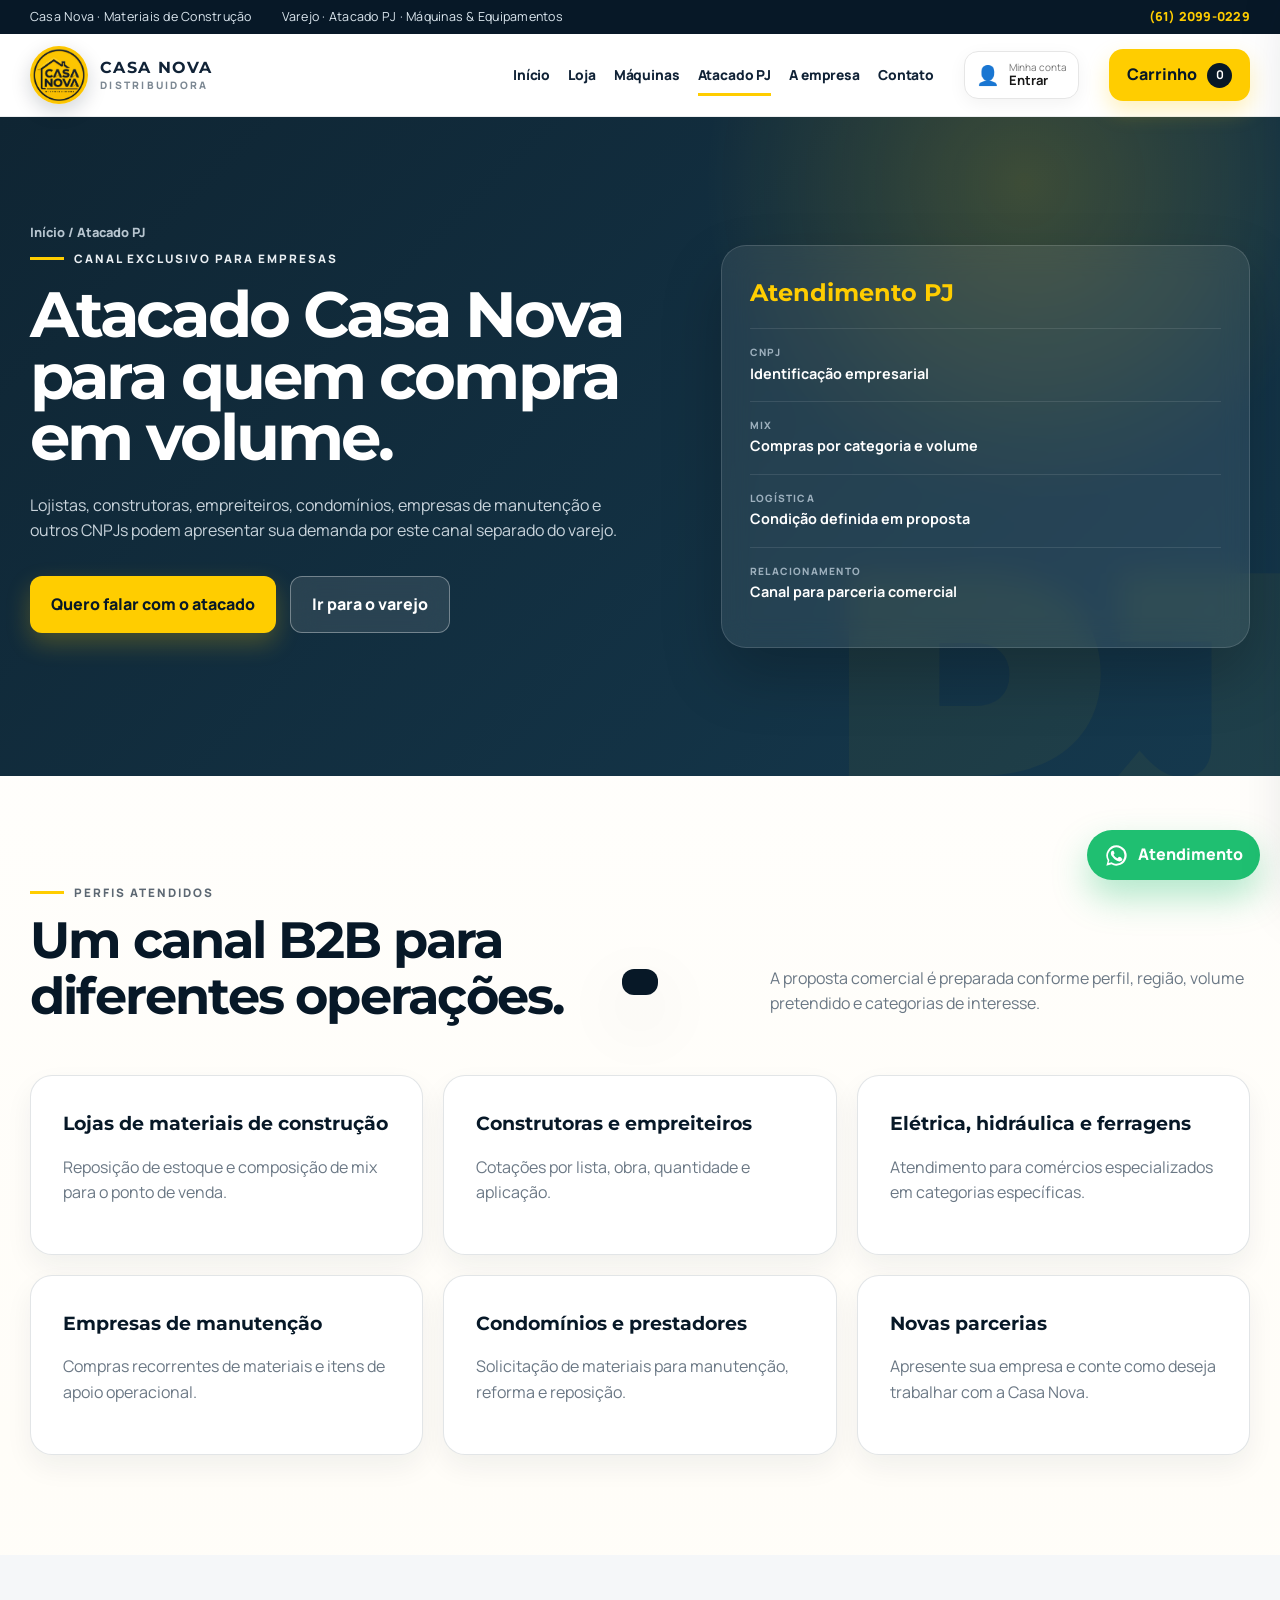
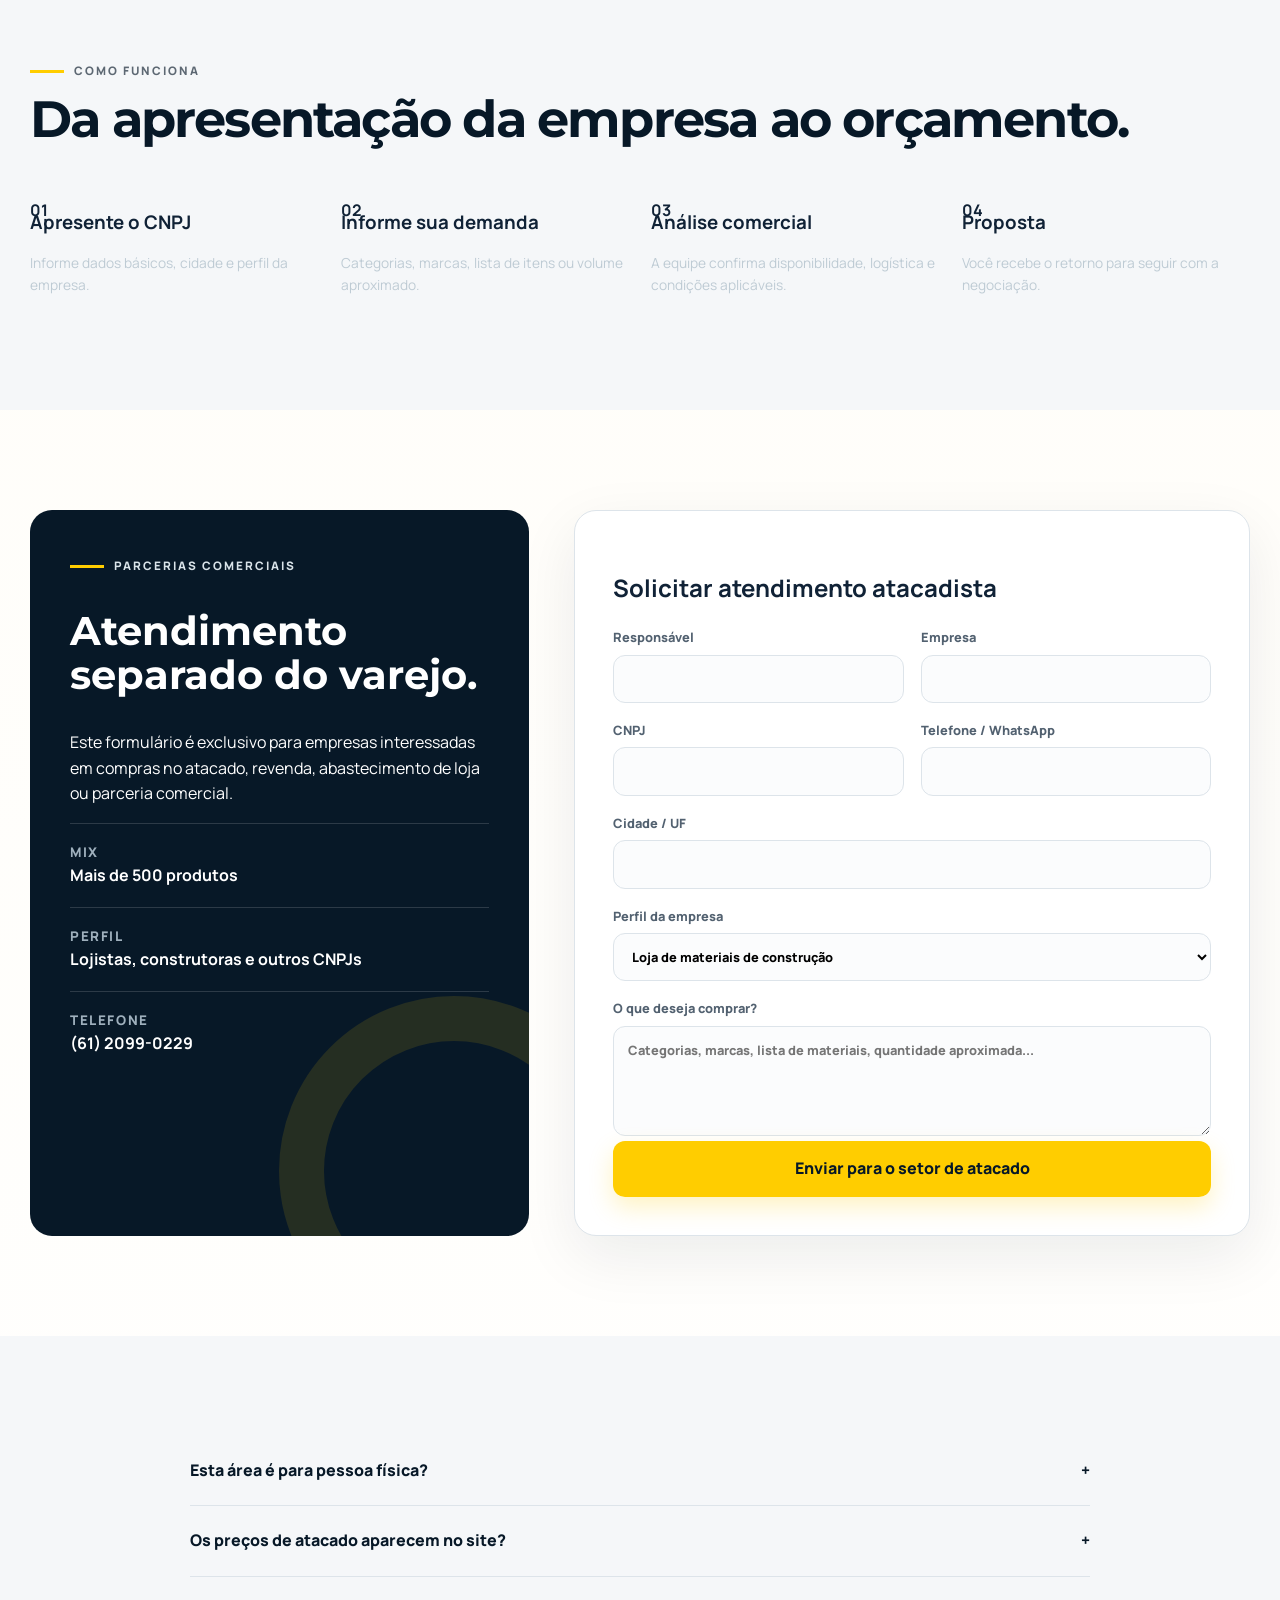
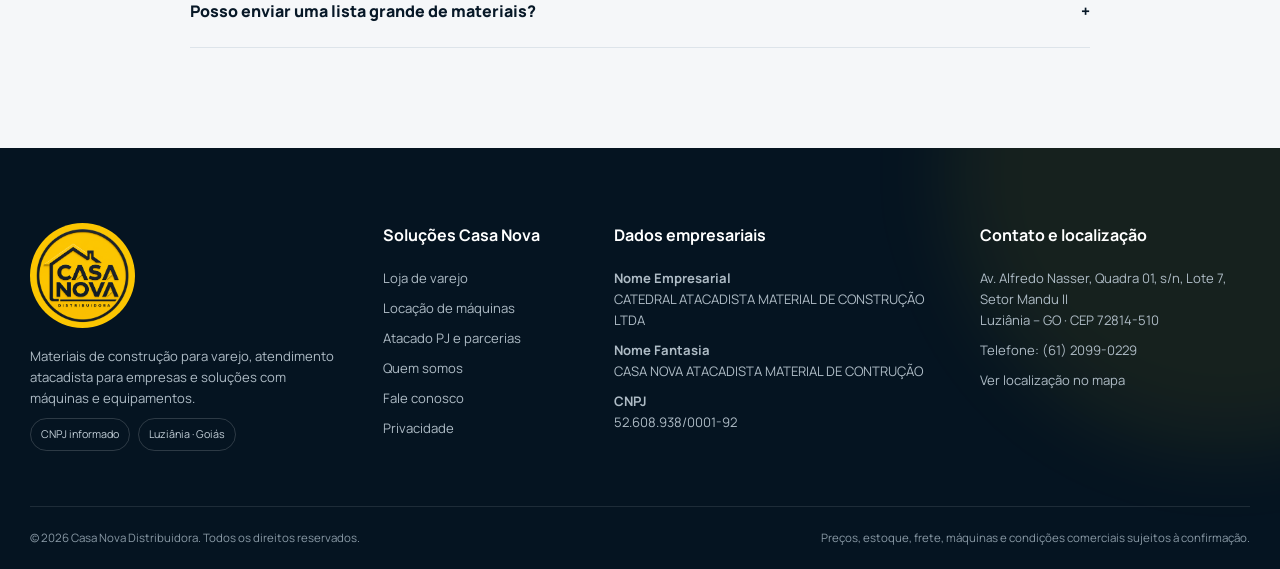
==== commit 2199dbdf: "Add files via upload" ====
--- a/atacado.html
+++ b/atacado.html
@@ -10,10 +10,10 @@
   <a href="empresa.html">A empresa</a>
   <a href="contato.html">Contato</a>
 </nav>
-    <button class="header-quote js-open-cart"><span>Carrinho</span><b id="cartCount">0</b></button>
+    <div class="account-slot"></div><button class="header-quote js-open-cart"><span>Carrinho</span><b id="cartCount">0</b></button>
   </div>
 </header><main><section class="b2b-hero"><div class="container b2b-hero__grid"><div class="reveal"><div class="breadcrumbs"><a href="index.html">Início</a> / Atacado PJ</div><span class="eyebrow light">Canal exclusivo para empresas</span><h1>Atacado Casa Nova para quem compra em volume.</h1><p>Lojistas, construtoras, empreiteiros, condomínios, empresas de manutenção e outros CNPJs podem apresentar sua demanda por este canal separado do varejo.</p><div class="hero__actions"><a class="btn btn--yellow" href="#cadastro-pj">Quero falar com o atacado</a><a class="btn btn--glass" href="loja.html">Ir para o varejo</a></div></div><div class="b2b-hero__panel reveal delay-1"><strong>Atendimento PJ</strong><div><span>CNPJ</span><b>Identificação empresarial</b></div><div><span>Mix</span><b>Compras por categoria e volume</b></div><div><span>Logística</span><b>Condição definida em proposta</b></div><div><span>Relacionamento</span><b>Canal para parceria comercial</b></div></div></div></section>
 <section class="section"><div class="container"><div class="section-head reveal"><div><span class="eyebrow">Perfis atendidos</span><h2>Um canal B2B para diferentes operações.</h2></div><p>A proposta comercial é preparada conforme perfil, região, volume pretendido e categorias de interesse.</p></div><div class="partner-grid"><article class="partner-card reveal"><b>Lojas de materiais de construção</b><p>Reposição de estoque e composição de mix para o ponto de venda.</p></article><article class="partner-card reveal delay-1"><b>Construtoras e empreiteiros</b><p>Cotações por lista, obra, quantidade e aplicação.</p></article><article class="partner-card reveal delay-2"><b>Elétrica, hidráulica e ferragens</b><p>Atendimento para comércios especializados em categorias específicas.</p></article><article class="partner-card reveal"><b>Empresas de manutenção</b><p>Compras recorrentes de materiais e itens de apoio operacional.</p></article><article class="partner-card reveal delay-1"><b>Condomínios e prestadores</b><p>Solicitação de materiais para manutenção, reforma e reposição.</p></article><article class="partner-card reveal delay-2"><b>Novas parcerias</b><p>Apresente sua empresa e conte como deseja trabalhar com a Casa Nova.</p></article></div></div></section>
 <section class="section section--soft"><div class="container wholesale-process"><div class="section-head reveal"><div><span class="eyebrow">Como funciona</span><h2>Da apresentação da empresa ao orçamento.</h2></div></div><div class="process"><div class="reveal"><b>01</b><h3>Apresente o CNPJ</h3><p>Informe dados básicos, cidade e perfil da empresa.</p></div><div class="reveal delay-1"><b>02</b><h3>Informe sua demanda</h3><p>Categorias, marcas, lista de itens ou volume aproximado.</p></div><div class="reveal delay-2"><b>03</b><h3>Análise comercial</h3><p>A equipe confirma disponibilidade, logística e condições aplicáveis.</p></div><div class="reveal delay-3"><b>04</b><h3>Proposta</h3><p>Você recebe o retorno para seguir com a negociação.</p></div></div></div></section>
 <section class="section" id="cadastro-pj"><div class="container contact-grid"><div class="contact-panel reveal"><span class="eyebrow" style="color:#d9e3e9">Parcerias comerciais</span><h2>Atendimento separado do varejo.</h2><p>Este formulário é exclusivo para empresas interessadas em compras no atacado, revenda, abastecimento de loja ou parceria comercial.</p><div class="contact-item"><small>Mix</small><span>Mais de 500 produtos</span></div><div class="contact-item"><small>Perfil</small><span>Lojistas, construtoras e outros CNPJs</span></div><div class="contact-item"><small>Telefone</small><a href="tel:+556120990229">(61) 2099-0229</a></div></div><form class="form-card reveal delay-1" data-whatsapp data-title="Atacado PJ - Casa Nova"><h2>Solicitar atendimento atacadista</h2><div class="form-grid"><label>Responsável<input required name="Nome"></label><label>Empresa<input required name="Empresa"></label><label>CNPJ<input required name="CNPJ"></label><label>Telefone / WhatsApp<input required name="Telefone"></label><label class="full">Cidade / UF<input required name="Cidade e UF"></label><label class="full">Perfil da empresa<select name="Perfil"><option>Loja de materiais de construção</option><option>Construtora / empreiteiro</option><option>Elétrica / hidráulica / ferragens</option><option>Manutenção / serviços</option><option>Condomínio / administração</option><option>Outro</option></select></label><label class="full">O que deseja comprar?<textarea name="Demanda" rows="4" placeholder="Categorias, marcas, lista de materiais, quantidade aproximada..."></textarea></label></div><button class="btn btn--yellow full">Enviar para o setor de atacado</button></form></div></section>
-<section class="section section--soft"><div class="container"><div class="faq"><div class="faq-item"><button class="faq-question">Esta área é para pessoa física?<span>+</span></button><div class="faq-answer"><p>Não. Para compras de varejo, use a página Loja. Esta área é direcionada a empresas e negociações B2B.</p></div></div><div class="faq-item"><button class="faq-question">Os preços de atacado aparecem no site?<span>+</span></button><div class="faq-answer"><p>Não. Valores e condições dependem de produto, volume, disponibilidade, destino e negociação comercial.</p></div></div><div class="faq-item"><button class="faq-question">Posso enviar uma lista grande de materiais?<span>+</span></button><div class="faq-answer"><p>Sim. Informe no formulário que possui uma lista e nossa equipe poderá continuar o atendimento pelo canal comercial.</p></div></div></div></div></section></main><footer class="footer"><div class="footer__shine"></div><div class="container footer__grid"><div class="footer__brand"><img src="assets/img/logo-casa-nova.png" alt="Casa Nova Distribuidora"><p>Materiais de construção para varejo, atendimento atacadista para empresas e soluções com máquinas e equipamentos.</p><div class="footer__badges"><span>CNPJ informado</span><span>Luziânia · Goiás</span></div></div><div><h4>Soluções Casa Nova</h4><a href="loja.html">Loja de varejo</a><a href="maquinas.html">Aluguel e compra de máquinas</a><a href="atacado.html">Atacado PJ e parcerias</a><a href="empresa.html">Quem somos</a><a href="contato.html">Fale conosco</a><a href="politica.html">Privacidade</a></div><div><h4>Dados empresariais</h4><p><strong>Nome Empresarial</strong><br>CATEDRAL ATACADISTA MATERIAL DE CONSTRUÇÃO LTDA</p><p><strong>Nome Fantasia</strong><br>CASA NOVA ATACADISTA MATERIAL DE CONTRUÇÃO</p><p><strong>CNPJ</strong><br>52.608.938/0001-92</p></div><div><h4>Contato e localização</h4><p>Av. Alfredo Nasser, Quadra 01, s/n, Lote 7, Setor Mandu II<br>Luziânia – GO · CEP 72814-510</p><a href="tel:+556120990229">Telefone: (61) 2099-0229</a><a target="_blank" rel="noopener" href="https://www.google.com/maps/search/?api=1&query=Av.+Alfredo+Nasser+Quadra+01+Lote+7+Setor+Mandu+II+Luziania+GO">Ver localização no mapa</a></div></div><div class="container footer__bottom"><span>© 2026 Casa Nova Distribuidora. Todos os direitos reservados.</span><span>Preços, estoque, frete, máquinas e condições comerciais sujeitos à confirmação.</span></div></footer><a class="whatsapp-float" href="https://wa.me/556120990229?text=Ol%C3%A1%2C%20vim%20pelo%20site%20da%20Casa%20Nova%20e%20gostaria%20de%20atendimento." target="_blank" rel="noopener" aria-label="Falar com a Casa Nova"><svg viewBox="0 0 32 32" aria-hidden="true"><path d="M16 3a13 13 0 0 0-11.2 19.6L3 29l6.6-1.7A13 13 0 1 0 16 3Zm0 23.6c-2.1 0-4.1-.6-5.8-1.7l-.4-.2-3.9 1 1-3.8-.3-.4A10.5 10.5 0 1 1 16 26.6Zm5.8-7.9c-.3-.2-1.9-.9-2.2-1s-.5-.2-.8.2-.9 1.1-1.1 1.4-.4.2-.7.1c-2-.8-3.4-2-4.7-4-.4-.6.4-.6 1.1-2 .1-.2.1-.5 0-.7l-1-2.4c-.2-.5-.5-.5-.8-.5h-.7c-.2 0-.6.1-.9.5s-1.2 1.2-1.2 3c0 1.8 1.3 3.5 1.5 3.7.2.2 2.6 4 6.3 5.6 2.4 1 3.3 1.1 4.5.9 1-.2 1.9-.8 2.2-1.6.3-.8.3-1.5.2-1.6-.2-.3-.4-.4-.7-.6Z"/></svg><span>Atendimento</span></a><aside class="cart-drawer" id="cartDrawer" aria-hidden="true"><div class="cart-head"><div><span>Loja Casa Nova</span><h3>Meu carrinho</h3></div><button id="closeCart" aria-label="Fechar">×</button></div><div class="cart-items" id="cartItems"></div><div class="cart-empty" id="cartEmpty"><b>Seu carrinho está vazio</b><p>Adicione produtos da loja para montar seu pedido.</p></div><div class="cart-footer"><div class="cart-info">Os preços não são exibidos nesta versão. Ao finalizar, nossa equipe confirma valores, estoque e entrega.</div><label>Nome<input id="quoteName" placeholder="Seu nome"></label><label>CPF ou CNPJ<input id="quoteDoc" placeholder="Documento para identificação"></label><label>Entrega / observações<textarea id="quoteNotes" rows="3" placeholder="Cidade, bairro, retirada, medidas ou observações"></textarea></label><button class="btn btn--yellow full" id="sendQuote">Finalizar pedido</button><button class="clear" id="clearCart">Limpar carrinho</button></div></aside><div class="backdrop" id="backdrop"></div><div class="product-modal" id="productModal" aria-hidden="true"><div class="product-modal__dialog"><button class="product-modal__close" id="closeProductModal" aria-label="Fechar">×</button><div id="productModalContent"></div></div></div><div class="toast" id="toast"></div><script src="products-data.js"></script><script src="script.js"></script></body></html>+<section class="section section--soft"><div class="container"><div class="faq"><div class="faq-item"><button class="faq-question">Esta área é para pessoa física?<span>+</span></button><div class="faq-answer"><p>Não. Para compras de varejo, use a página Loja. Esta área é direcionada a empresas e negociações B2B.</p></div></div><div class="faq-item"><button class="faq-question">Os preços de atacado aparecem no site?<span>+</span></button><div class="faq-answer"><p>Não. Valores e condições dependem de produto, volume, disponibilidade, destino e negociação comercial.</p></div></div><div class="faq-item"><button class="faq-question">Posso enviar uma lista grande de materiais?<span>+</span></button><div class="faq-answer"><p>Sim. Informe no formulário que possui uma lista e nossa equipe poderá continuar o atendimento pelo canal comercial.</p></div></div></div></div></section></main><footer class="footer"><div class="footer__shine"></div><div class="container footer__grid"><div class="footer__brand"><img src="assets/img/logo-casa-nova.png" alt="Casa Nova Distribuidora"><p>Materiais de construção para varejo, atendimento atacadista para empresas e soluções com máquinas e equipamentos.</p><div class="footer__badges"><span>CNPJ informado</span><span>Luziânia · Goiás</span></div></div><div><h4>Soluções Casa Nova</h4><a href="loja.html">Loja de varejo</a><a href="maquinas.html">Locação de máquinas</a><a href="atacado.html">Atacado PJ e parcerias</a><a href="empresa.html">Quem somos</a><a href="contato.html">Fale conosco</a><a href="politica.html">Privacidade</a></div><div><h4>Dados empresariais</h4><p><strong>Nome Empresarial</strong><br>CATEDRAL ATACADISTA MATERIAL DE CONSTRUÇÃO LTDA</p><p><strong>Nome Fantasia</strong><br>CASA NOVA ATACADISTA MATERIAL DE CONTRUÇÃO</p><p><strong>CNPJ</strong><br>52.608.938/0001-92</p></div><div><h4>Contato e localização</h4><p>Av. Alfredo Nasser, Quadra 01, s/n, Lote 7, Setor Mandu II<br>Luziânia – GO · CEP 72814-510</p><a href="tel:+556120990229">Telefone: (61) 2099-0229</a><a target="_blank" rel="noopener" href="https://www.google.com/maps/search/?api=1&query=Av.+Alfredo+Nasser+Quadra+01+Lote+7+Setor+Mandu+II+Luziania+GO">Ver localização no mapa</a></div></div><div class="container footer__bottom"><span>© 2026 Casa Nova Distribuidora. Todos os direitos reservados.</span><span>Preços, estoque, frete, máquinas e condições comerciais sujeitos à confirmação.</span></div></footer><a class="whatsapp-float" href="https://wa.me/556120990229?text=Ol%C3%A1%2C%20vim%20pelo%20site%20da%20Casa%20Nova%20e%20gostaria%20de%20atendimento." target="_blank" rel="noopener" aria-label="Falar com a Casa Nova"><svg viewBox="0 0 32 32" aria-hidden="true"><path d="M16 3a13 13 0 0 0-11.2 19.6L3 29l6.6-1.7A13 13 0 1 0 16 3Zm0 23.6c-2.1 0-4.1-.6-5.8-1.7l-.4-.2-3.9 1 1-3.8-.3-.4A10.5 10.5 0 1 1 16 26.6Zm5.8-7.9c-.3-.2-1.9-.9-2.2-1s-.5-.2-.8.2-.9 1.1-1.1 1.4-.4.2-.7.1c-2-.8-3.4-2-4.7-4-.4-.6.4-.6 1.1-2 .1-.2.1-.5 0-.7l-1-2.4c-.2-.5-.5-.5-.8-.5h-.7c-.2 0-.6.1-.9.5s-1.2 1.2-1.2 3c0 1.8 1.3 3.5 1.5 3.7.2.2 2.6 4 6.3 5.6 2.4 1 3.3 1.1 4.5.9 1-.2 1.9-.8 2.2-1.6.3-.8.3-1.5.2-1.6-.2-.3-.4-.4-.7-.6Z"/></svg><span>Atendimento</span></a><aside class="cart-drawer" id="cartDrawer" aria-hidden="true"><div class="cart-head"><div><span>Loja Casa Nova</span><h3>Meu carrinho</h3></div><button id="closeCart" aria-label="Fechar">×</button></div><div class="cart-items" id="cartItems"></div><div class="cart-empty" id="cartEmpty"><b>Seu carrinho está vazio</b><p>Adicione produtos da loja para montar seu pedido.</p></div><div class="cart-footer"><div class="cart-info">Os preços não são exibidos nesta versão. Ao finalizar, nossa equipe confirma valores, estoque e entrega.</div><label>Nome<input id="quoteName" placeholder="Seu nome"></label><label>CPF ou CNPJ<input id="quoteDoc" placeholder="Documento para identificação"></label><label>Entrega / observações<textarea id="quoteNotes" rows="3" placeholder="Cidade, bairro, retirada, medidas ou observações"></textarea></label><button class="btn btn--yellow full" id="sendQuote">Finalizar pedido</button><button class="clear" id="clearCart">Limpar carrinho</button></div></aside><div class="backdrop" id="backdrop"></div><div class="product-modal" id="productModal" aria-hidden="true"><div class="product-modal__dialog"><button class="product-modal__close" id="closeProductModal" aria-label="Fechar">×</button><div id="productModalContent"></div></div></div><div class="toast" id="toast"></div><script src="products-data.js"></script><script src="script.js"></script><script src="account.js"></script></body></html>
--- a/styles.css
+++ b/styles.css
@@ -22,3 +22,27 @@
 @media(max-width:1100px){.home-hero__grid,.store-hero__grid,.b2b-hero__grid{grid-template-columns:1fr}.home-hero__visual{max-width:650px;width:100%;margin:auto}.business-grid{grid-template-columns:1fr 1fr}.business-card:last-child{grid-column:1/-1}.machine-split__grid,.credibility{grid-template-columns:1fr}.machine-split__image{min-height:460px}.b2b-banner__inner{align-items:flex-start;flex-direction:column}.store-hero__art{max-width:650px}.nav{gap:13px}.nav a{font-size:.8rem}}
 @media(max-width:820px){.home-hero{min-height:auto}.home-hero__grid{padding:70px 0}.home-hero__copy h1{font-size:3.5rem}.home-hero__visual{min-height:520px}.hero-brand-card{right:30px;width:320px}.hero-tile--store{width:300px}.hero-tile--machine{width:310px}.business-grid{grid-template-columns:1fr}.business-card:last-child{grid-column:auto}.business-card{min-height:360px}.home-proof{grid-template-columns:1fr 1fr 1fr}.credibility__cards{grid-template-columns:1fr 1fr}.store-help{align-items:stretch;flex-direction:column}.store-help i{display:none}.store-help div{justify-content:flex-start}.store-hero__art img{height:150px}.b2b-hero{padding:80px 0}}
 @media(max-width:560px){.home-hero__copy h1{font-size:2.85rem}.home-proof{grid-template-columns:1fr}.home-hero__visual{min-height:500px}.hero-brand-card{right:0;width:260px}.hero-tile{left:0!important;right:auto!important;width:280px!important}.hero-tile--store{bottom:112px}.hero-tile--machine{bottom:0}.hero-tile img{width:78px;height:75px}.business-hub{padding:65px 0}.business-card{padding:20px}.machine-split__image{min-height:360px}.credibility__cards{grid-template-columns:1fr}.store-hero{padding:65px 0}.store-hero h1,.b2b-hero h1{font-size:2.75rem}.store-hero__art{gap:9px}.store-hero__art img{height:130px;padding:12px}.b2b-banner{padding:60px 0}}
+
+
+/* ===== Refinamento visual v4 ===== */
+:root{--cn-ink:#101820;--cn-navy:#102a3a;--cn-yellow:#ffcb05;--cn-cream:#fffaf0;--cn-line:rgba(16,42,58,.12)}
+body{background:linear-gradient(180deg,#fff 0%,#fffdf8 38%,#fff 100%)}
+.header{backdrop-filter:blur(18px);background:rgba(255,255,255,.94);border-bottom:1px solid rgba(16,42,58,.08)}
+.header__inner{min-height:82px}.nav a{font-weight:800;letter-spacing:-.01em}.nav a:hover{transform:translateY(-1px)}
+.home-hero{position:relative;overflow:hidden;padding:84px 0 72px;background:radial-gradient(circle at 75% 20%,rgba(255,203,5,.2),transparent 32%),linear-gradient(135deg,#fffdf6,#fff 55%,#f5f8fa)}
+.home-hero:before{content:"";position:absolute;inset:0;background-image:linear-gradient(rgba(16,42,58,.035) 1px,transparent 1px),linear-gradient(90deg,rgba(16,42,58,.035) 1px,transparent 1px);background-size:48px 48px;mask-image:linear-gradient(to bottom,rgba(0,0,0,.65),transparent 86%)}
+.home-hero__grid{position:relative}.home-hero h1{font-size:clamp(42px,5vw,76px);line-height:.98;letter-spacing:-.055em;max-width:850px}.home-hero h1 em{color:#bd8d00;font-style:normal}.home-hero__copy>p{font-size:18px;line-height:1.75;max-width:720px;color:#52616b}
+.home-proof{margin-top:34px;padding-top:24px;border-top:1px solid var(--cn-line)}.home-proof div{padding-right:20px}.home-proof b{font-size:22px}.home-proof span{font-size:12px;text-transform:uppercase;letter-spacing:.08em}
+.home-hero__visual{filter:drop-shadow(0 24px 40px rgba(16,42,58,.14))}.hero-brand-card,.hero-tile{border:1px solid rgba(16,42,58,.1);box-shadow:0 20px 50px rgba(16,42,58,.12)}
+.trust-strip{padding:0 0 30px;background:#fff}.trust-strip__grid{display:grid;grid-template-columns:repeat(3,1fr);background:var(--cn-navy);color:#fff;border-radius:22px;overflow:hidden;box-shadow:0 22px 50px rgba(16,42,58,.16);transform:translateY(-22px)}.trust-strip__grid>div{display:flex;gap:16px;padding:24px 28px;border-right:1px solid rgba(255,255,255,.12)}.trust-strip__grid>div:last-child{border-right:0}.trust-icon{display:grid;place-items:center;flex:0 0 38px;height:38px;border-radius:11px;background:var(--cn-yellow);color:var(--cn-navy);font-weight:900;font-size:12px}.trust-strip p{margin:0}.trust-strip b,.trust-strip small{display:block}.trust-strip b{font-size:15px;margin-bottom:4px}.trust-strip small{color:#cdd8df;line-height:1.45}
+.business-hub{padding:78px 0;background:linear-gradient(180deg,#fff,#f6f8f9)}.hub-intro h2,.section-head h2{letter-spacing:-.035em}.business-grid{gap:22px}.business-card{border:1px solid var(--cn-line);border-radius:24px;box-shadow:0 16px 34px rgba(16,42,58,.07);transition:.25s ease}.business-card:hover{transform:translateY(-7px);box-shadow:0 28px 54px rgba(16,42,58,.13)}
+.b2b-banner__inner{border-radius:28px;box-shadow:0 26px 60px rgba(16,42,58,.18);background:radial-gradient(circle at 85% 20%,rgba(255,203,5,.14),transparent 28%),#102a3a}
+.b2b-hero{background:radial-gradient(circle at 80% 10%,rgba(255,203,5,.18),transparent 27%),linear-gradient(135deg,#0f2533,#15394e)}.b2b-hero h1{letter-spacing:-.045em}.b2b-hero__panel{border:1px solid rgba(255,255,255,.14);box-shadow:0 28px 60px rgba(0,0,0,.22)}
+.partner-card,.form-card,.contact-panel{border-radius:22px}.partner-card{border:1px solid var(--cn-line);box-shadow:0 12px 28px rgba(16,42,58,.06)}.partner-card:hover{transform:translateY(-4px);box-shadow:0 20px 38px rgba(16,42,58,.11)}
+.rental-highlights{padding:0 0 36px}.rental-highlights__grid{display:grid;grid-template-columns:repeat(3,1fr);gap:16px}.rental-highlights article{padding:22px;border-radius:18px;border:1px solid var(--cn-line);background:#fff;box-shadow:0 12px 28px rgba(16,42,58,.06)}.rental-highlights b,.rental-highlights span{display:block}.rental-highlights b{font-size:16px;color:var(--cn-navy);margin-bottom:6px}.rental-highlights span{font-size:13px;line-height:1.55;color:#66747d}
+.btn{border-radius:12px;font-weight:900;transition:.2s ease}.btn:hover{transform:translateY(-2px)}.btn--yellow{box-shadow:0 10px 24px rgba(255,203,5,.24)}
+@media(max-width:800px){.home-hero{padding-top:54px}.home-hero h1{font-size:43px}.trust-strip__grid,.rental-highlights__grid{grid-template-columns:1fr}.trust-strip__grid>div{border-right:0;border-bottom:1px solid rgba(255,255,255,.12)}.trust-strip__grid>div:last-child{border-bottom:0}.trust-strip{padding-inline:12px}.home-proof{grid-template-columns:1fr 1fr}.home-proof div:last-child{grid-column:1/-1}}
+
+
+/* ===== Conta e autenticação ===== */
+.account-slot{display:flex;align-items:center}.account-pill{display:flex;align-items:center;gap:9px;text-decoration:none;color:#171717;background:#fff;border:1px solid #e6e6e6;border-radius:14px;padding:8px 11px;min-height:48px;box-shadow:0 5px 18px rgba(0,0,0,.05);transition:.2s}.account-pill:hover{transform:translateY(-1px);border-color:#d5b000}.account-pill small{display:block;font-size:10px;color:#777;line-height:1.15}.account-pill b{display:block;font-size:13px;line-height:1.15}.account-icon{font-size:19px}.account-avatar{width:30px;height:30px;border-radius:50%;display:grid;place-items:center;background:#ffcd00;color:#171717;font-weight:900}.auth-shell{min-height:calc(100vh - 140px);background:linear-gradient(135deg,#f7f7f4 0%,#fff 60%,#fff5bf 100%);padding:70px 0}.auth-grid{display:grid;grid-template-columns:1fr 1fr;gap:34px;align-items:stretch}.auth-brand{border-radius:28px;padding:48px;background:#171717;color:#fff;position:relative;overflow:hidden}.auth-brand:after{content:"";position:absolute;width:260px;height:260px;border-radius:50%;background:#ffcd00;right:-110px;bottom:-120px;opacity:.95}.auth-brand .eyebrow{color:#ffcd00}.auth-brand h1{font-size:clamp(36px,5vw,62px);line-height:.98;margin:18px 0}.auth-brand p{max-width:560px;color:#d5d5d5;font-size:17px}.auth-points{display:grid;gap:12px;margin-top:34px}.auth-points span{display:flex;gap:10px;align-items:center;color:#f4f4f4}.auth-card{background:#fff;border:1px solid #e8e8e8;border-radius:28px;padding:38px;box-shadow:0 24px 70px rgba(0,0,0,.09)}.auth-card h2{font-size:30px;margin:0 0 8px}.auth-card>p{color:#707070;margin:0 0 25px}.auth-form{display:grid;gap:15px}.auth-form label{display:grid;gap:7px;font-weight:700;font-size:13px}.auth-form input{width:100%;border:1px solid #dcdcdc;border-radius:12px;padding:14px 15px;font:inherit;outline:none}.auth-form input:focus{border-color:#caa400;box-shadow:0 0 0 3px rgba(255,205,0,.18)}.auth-form .two{display:grid;grid-template-columns:1fr 1fr;gap:12px}.account-type-switch{display:grid;grid-template-columns:1fr 1fr;gap:10px}.account-type-switch label{display:flex;align-items:center;gap:8px;border:1px solid #ddd;border-radius:12px;padding:13px;cursor:pointer}.auth-error{min-height:20px;color:#b42318;font-size:13px;font-weight:700}.auth-note{font-size:12px;color:#777;line-height:1.5;background:#f6f6f6;padding:12px;border-radius:10px}.auth-links{text-align:center;margin-top:18px;color:#666}.auth-links a{font-weight:800;color:#171717}.account-hero{padding:55px 0 28px;background:linear-gradient(120deg,#171717 0%,#292929 70%,#443900 100%);color:#fff}.account-hero__inner{display:flex;justify-content:space-between;gap:25px;align-items:end}.account-hero h1{font-size:44px;margin:8px 0}.account-badge{display:inline-flex;background:#ffcd00;color:#171717;border-radius:999px;padding:8px 13px;font-weight:900;font-size:12px}.account-layout{display:grid;grid-template-columns:280px 1fr;gap:25px;padding:34px 0 75px}.account-sidebar,.account-panel{background:#fff;border:1px solid #e8e8e8;border-radius:22px;box-shadow:0 12px 40px rgba(0,0,0,.06)}.account-sidebar{padding:20px;height:max-content}.account-sidebar a,.account-sidebar button{width:100%;display:flex;text-align:left;text-decoration:none;color:#222;border:0;background:none;border-radius:11px;padding:12px;font-weight:750;cursor:pointer}.account-sidebar a:hover,.account-sidebar button:hover{background:#f5f5f3}.account-panel{padding:30px}.account-summary{display:grid;grid-template-columns:repeat(3,1fr);gap:14px;margin-bottom:28px}.summary-card{border:1px solid #ececec;border-radius:16px;padding:18px;background:#fafafa}.summary-card small{display:block;color:#777;margin-bottom:7px}.summary-card b{font-size:18px}.profile-grid{display:grid;grid-template-columns:1fr 1fr;gap:15px}.profile-grid label{display:grid;gap:7px;font-weight:700;font-size:13px}.profile-grid input{border:1px solid #ddd;border-radius:11px;padding:13px}.profile-grid .full{grid-column:1/-1}.saved-msg{color:#157347;font-weight:800;font-size:13px;margin-top:12px;min-height:18px}.security-warning{margin-top:22px;padding:15px;border-radius:14px;background:#fff7db;border:1px solid #f0d76b;font-size:12px;line-height:1.5;color:#5c4b00}@media(max-width:1050px){.account-slot{margin-left:auto}.account-pill span:not(.account-avatar):not(.account-icon){display:none}.account-pill{min-width:48px;justify-content:center}.header__inner{gap:10px}}@media(max-width:800px){.auth-grid,.account-layout{grid-template-columns:1fr}.auth-brand{padding:34px}.auth-card{padding:25px}.account-summary{grid-template-columns:1fr}.profile-grid,.auth-form .two{grid-template-columns:1fr}.account-hero__inner{align-items:flex-start;flex-direction:column}.profile-grid .full{grid-column:auto}}
